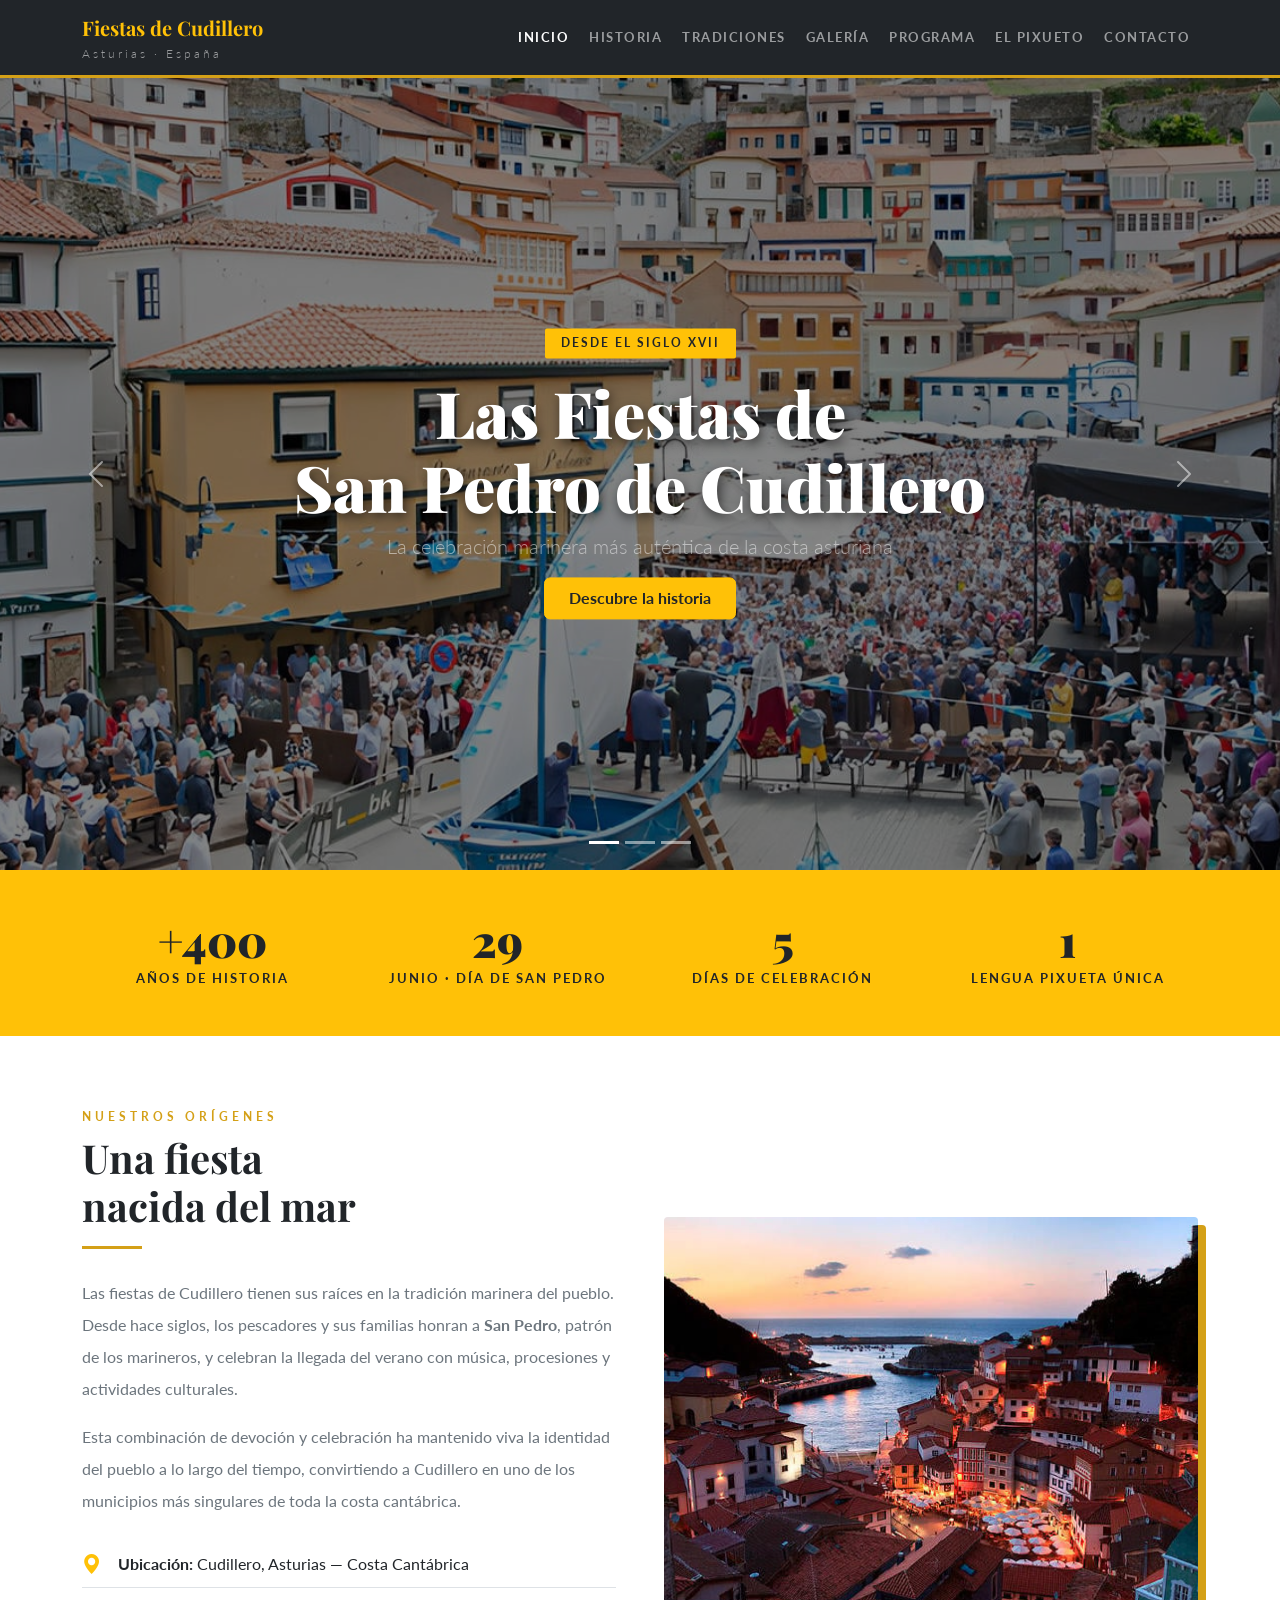
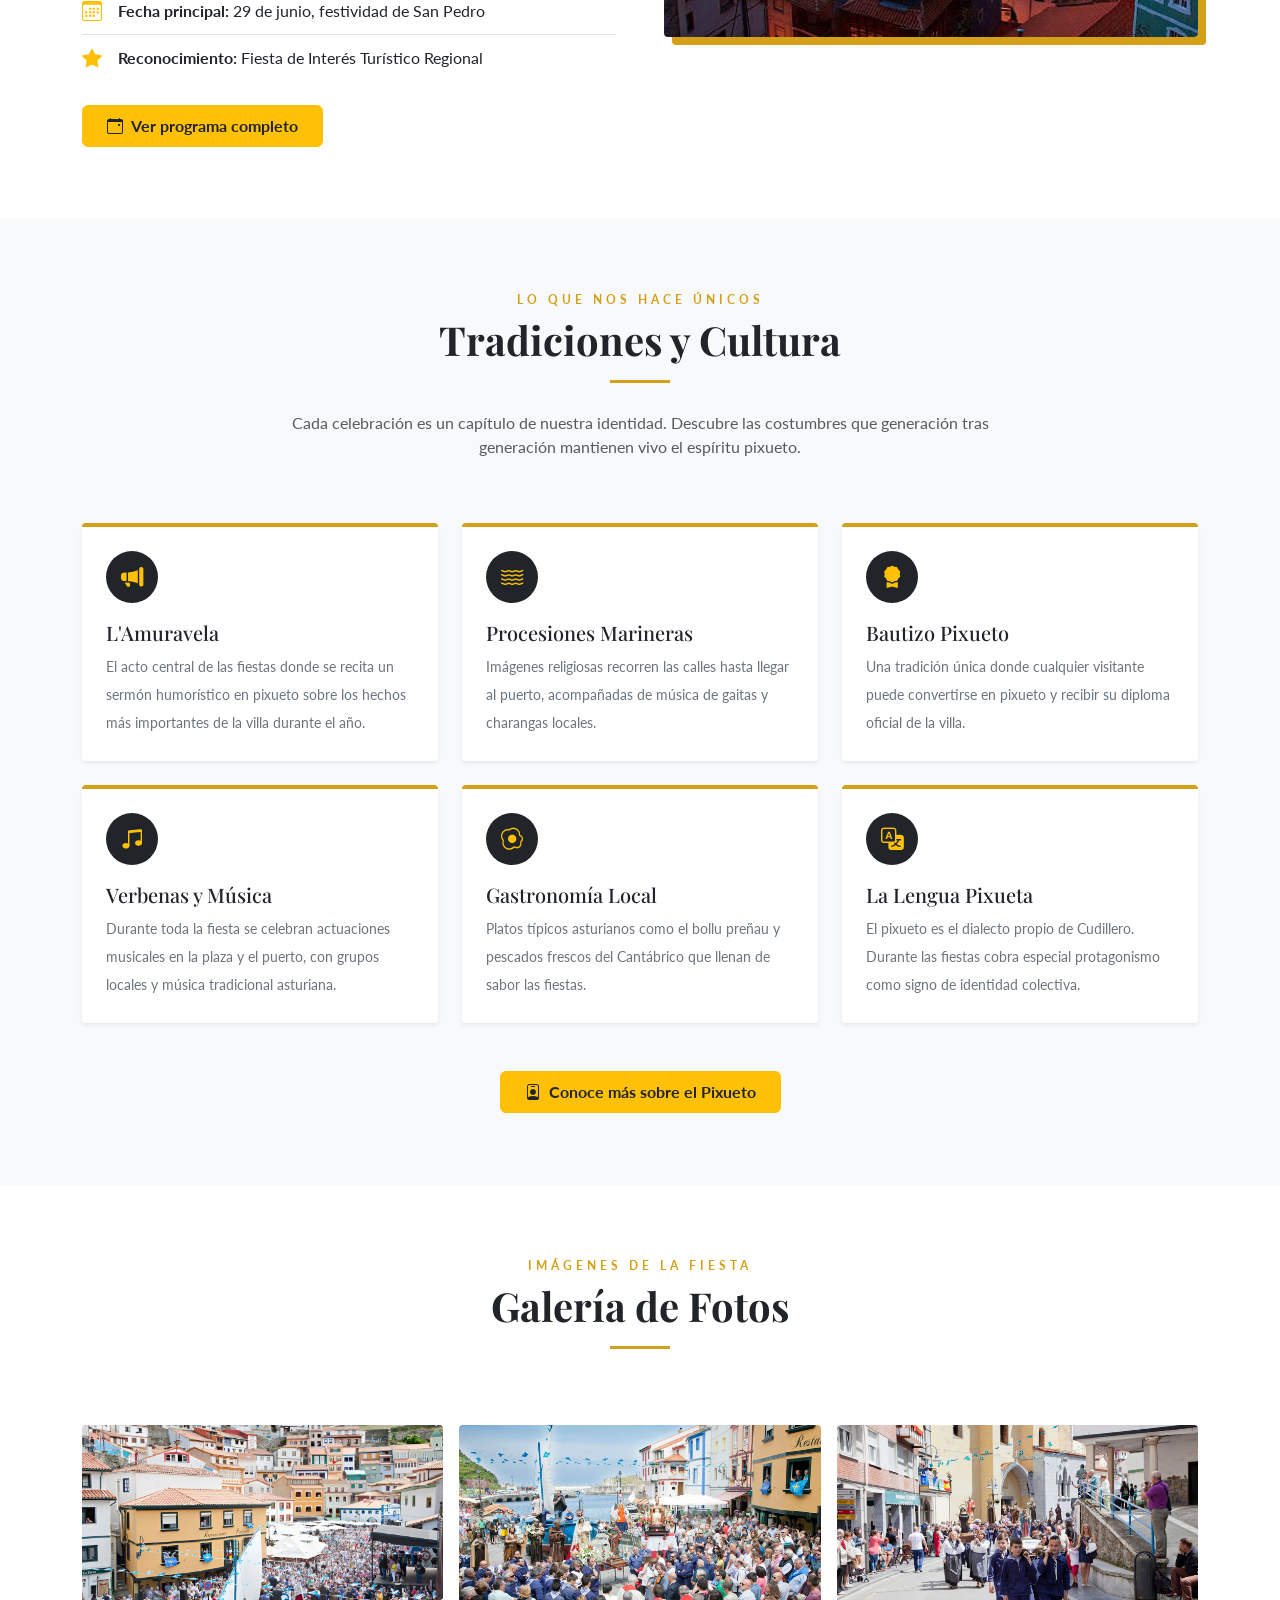
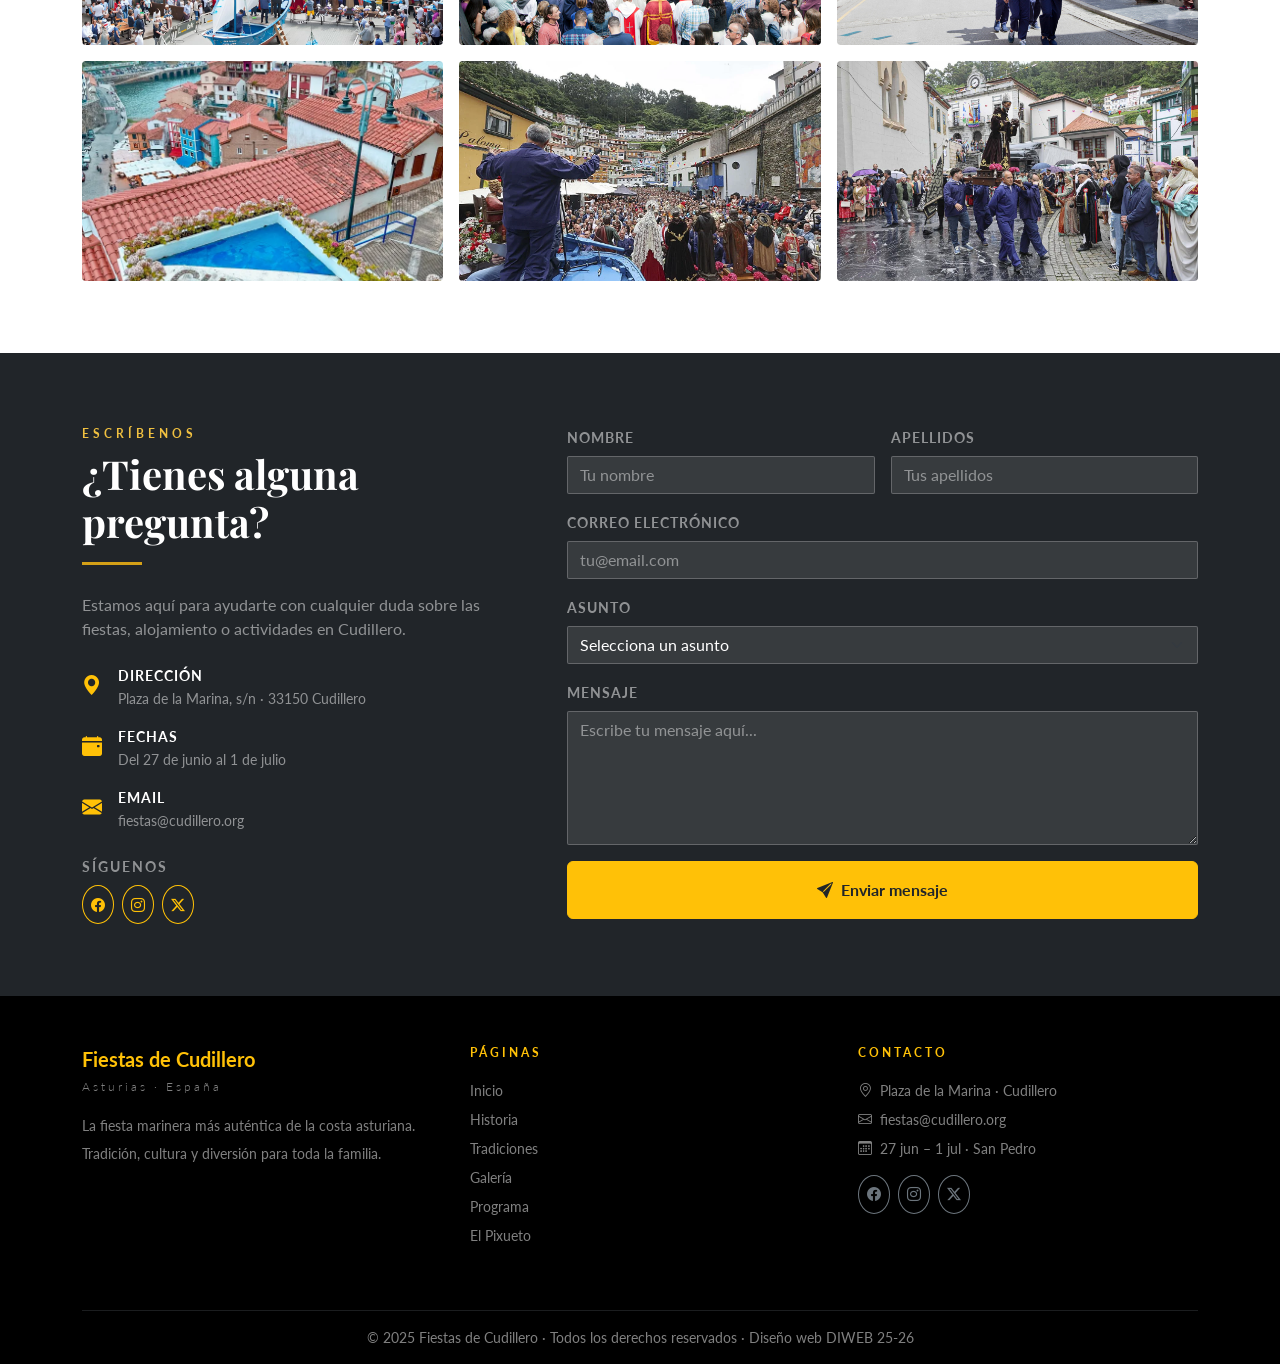
==== index.html @ 5f993ea0 "refactor: mejora del diseño manteniendo estructura Bootstrap" ====
<!DOCTYPE html>
<html lang="es">
<head>
    <meta charset="UTF-8">
    <meta name="viewport" content="width=device-width, initial-scale=1.0">
    <title>Fiestas de Cudillero · La Fiesta del Mar</title>

    <!-- Bootstrap 5 CSS -->
    <link href="https://cdn.jsdelivr.net/npm/bootstrap@5.3.3/dist/css/bootstrap.min.css" rel="stylesheet">
    <!-- Bootstrap Icons -->
    <link href="https://cdn.jsdelivr.net/npm/bootstrap-icons@1.11.3/font/bootstrap-icons.min.css" rel="stylesheet">
    <!-- Google Fonts -->
    <link href="https://fonts.googleapis.com/css2?family=Playfair+Display:wght@700;900&family=Lato:wght@300;400;700&display=swap" rel="stylesheet">
    <!-- CSS propio (solo lo que Bootstrap no puede) -->
    <link rel="stylesheet" href="css/estilos.css">
</head>

<body class="bg-light">

    <!-- =============================================
         NAVBAR
    ============================================= -->
    <nav class="navbar navbar-expand-lg navbar-dark bg-dark sticky-top">
        <div class="container">
            <a class="navbar-brand text-warning fw-bold" href="index.html">
                Fiestas de Cudillero
                <span class="navbar-brand-sub">Asturias · España</span>
            </a>
            <button class="navbar-toggler" type="button" data-bs-toggle="collapse"
                    data-bs-target="#navbarMain" aria-controls="navbarMain"
                    aria-expanded="false" aria-label="Abrir menú">
                <span class="navbar-toggler-icon"></span>
            </button>
            <div class="collapse navbar-collapse justify-content-end" id="navbarMain">
                <ul class="navbar-nav gap-1">
                    <li class="nav-item"><a class="nav-link active fw-bold" href="index.html">Inicio</a></li>
                    <li class="nav-item"><a class="nav-link fw-bold" href="#historia">Historia</a></li>
                    <li class="nav-item"><a class="nav-link fw-bold" href="#tradiciones">Tradiciones</a></li>
                    <li class="nav-item"><a class="nav-link fw-bold" href="#galeria">Galería</a></li>
                    <li class="nav-item"><a class="nav-link fw-bold" href="programa.html">Programa</a></li>
                    <li class="nav-item"><a class="nav-link fw-bold" href="pixueto.html">El Pixueto</a></li>
                    <li class="nav-item"><a class="nav-link fw-bold" href="#contacto">Contacto</a></li>
                </ul>
            </div>
        </div>
    </nav>


    <!-- =============================================
         CARRUSEL HERO
    ============================================= -->
    <div id="heroCarousel" class="carousel slide carousel-fade" data-bs-ride="carousel" data-bs-interval="5000">
        <div class="carousel-indicators">
            <button type="button" data-bs-target="#heroCarousel" data-bs-slide-to="0" class="active" aria-current="true" aria-label="Slide 1"></button>
            <button type="button" data-bs-target="#heroCarousel" data-bs-slide-to="1" aria-label="Slide 2"></button>
            <button type="button" data-bs-target="#heroCarousel" data-bs-slide-to="2" aria-label="Slide 3"></button>
        </div>
        <div class="carousel-inner">
            <div class="carousel-item active">
                <img src="imagenes_video/lamuravela.jpg" class="d-block w-100" alt="L'Amuravela de Cudillero">
                <div class="carousel-caption-custom text-center text-white">
                    <span class="badge-hero bg-warning text-dark">Desde el siglo XVII</span>
                    <h2 class="text-white">Las Fiestas de<br>San Pedro de Cudillero</h2>
                    <p class="text-white-50">La celebración marinera más auténtica de la costa asturiana</p>
                    <a href="#historia" class="btn btn-warning text-dark fw-bold px-4 py-2">Descubre la historia</a>
                </div>
            </div>
            <div class="carousel-item">
                <img src="imagenes_video/Fiesta_de_L_Amuravela_1.jpg" class="d-block w-100" alt="Fiesta L'Amuravela">
                <div class="carousel-caption-custom text-center text-white">
                    <span class="badge-hero bg-warning text-dark">Tradición única</span>
                    <h2 class="text-white">L'Amuravela</h2>
                    <p class="text-white-50">Un sermón humorístico en pixueto que narra los hechos del año</p>
                    <a href="#tradiciones" class="btn btn-warning text-dark fw-bold px-4 py-2">Ver tradiciones</a>
                </div>
            </div>
            <div class="carousel-item">
                <img src="imagenes_video/cudi.jpg" class="d-block w-100" alt="Puerto de Cudillero">
                <div class="carousel-caption-custom text-center text-white">
                    <span class="badge-hero bg-warning text-dark">29 Junio · San Pedro</span>
                    <h2 class="text-white">El Pueblo<br>más Bonito del Mar</h2>
                    <p class="text-white-50">Vive la fiesta en uno de los pueblos más pintorescos de España</p>
                    <a href="programa.html" class="btn btn-warning text-dark fw-bold px-4 py-2">Ver programa</a>
                </div>
            </div>
        </div>
        <button class="carousel-control-prev" type="button" data-bs-target="#heroCarousel" data-bs-slide="prev">
            <span class="carousel-control-prev-icon" aria-hidden="true"></span>
            <span class="visually-hidden">Anterior</span>
        </button>
        <button class="carousel-control-next" type="button" data-bs-target="#heroCarousel" data-bs-slide="next">
            <span class="carousel-control-next-icon" aria-hidden="true"></span>
            <span class="visually-hidden">Siguiente</span>
        </button>
    </div>


    <!-- =============================================
         BANNER ESTADÍSTICAS
    ============================================= -->
    <section class="bg-warning py-5">
        <div class="container">
            <div class="row g-4 text-center">
                <div class="col-6 col-md-3">
                    <div class="stat-numero text-dark">+400</div>
                    <div class="stat-texto text-dark">Años de historia</div>
                </div>
                <div class="col-6 col-md-3">
                    <div class="stat-numero text-dark">29</div>
                    <div class="stat-texto text-dark">Junio · Día de San Pedro</div>
                </div>
                <div class="col-6 col-md-3">
                    <div class="stat-numero text-dark">5</div>
                    <div class="stat-texto text-dark">Días de celebración</div>
                </div>
                <div class="col-6 col-md-3">
                    <div class="stat-numero text-dark">1</div>
                    <div class="stat-texto text-dark">Lengua pixueta única</div>
                </div>
            </div>
        </div>
    </section>


    <!-- =============================================
         SECCIÓN HISTORIA
    ============================================= -->
    <section id="historia" class="py-5 bg-white">
        <div class="container py-4">
            <div class="row align-items-center g-5">

                <!-- Texto -->
                <div class="col-12 col-lg-6">
                    <span class="section-label">Nuestros orígenes</span>
                    <h2 class="display-6 fw-bold text-dark">Una fiesta<br>nacida del mar</h2>
                    <div class="divider-gold"></div>
                    <p class="text-secondary lh-lg mb-3">
                        Las fiestas de Cudillero tienen sus raíces en la tradición marinera del pueblo. Desde hace siglos, los pescadores y sus familias honran a <strong>San Pedro</strong>, patrón de los marineros, y celebran la llegada del verano con música, procesiones y actividades culturales.
                    </p>
                    <p class="text-secondary lh-lg mb-4">
                        Esta combinación de devoción y celebración ha mantenido viva la identidad del pueblo a lo largo del tiempo, convirtiendo a Cudillero en uno de los municipios más singulares de toda la costa cantábrica.
                    </p>

                    <ul class="list-group list-group-flush mb-4">
                        <li class="list-group-item d-flex align-items-center gap-3 px-0">
                            <i class="bi bi-geo-alt-fill text-warning fs-5"></i>
                            <span><strong>Ubicación:</strong> Cudillero, Asturias — Costa Cantábrica</span>
                        </li>
                        <li class="list-group-item d-flex align-items-center gap-3 px-0">
                            <i class="bi bi-calendar3 text-warning fs-5"></i>
                            <span><strong>Fecha principal:</strong> 29 de junio, festividad de San Pedro</span>
                        </li>
                        <li class="list-group-item d-flex align-items-center gap-3 px-0">
                            <i class="bi bi-star-fill text-warning fs-5"></i>
                            <span><strong>Reconocimiento:</strong> Fiesta de Interés Turístico Regional</span>
                        </li>
                    </ul>

                    <a href="programa.html" class="btn btn-warning text-dark fw-bold px-4 py-2">
                        <i class="bi bi-calendar-event me-2"></i>Ver programa completo
                    </a>
                </div>

                <!-- Imagen -->
                <div class="col-12 col-lg-6">
                    <img src="imagenes_video/cudillero_san_pedro.jpg"
                         alt="Historia de las Fiestas de Cudillero"
                         class="historia-img">
                </div>

            </div>
        </div>
    </section>


    <!-- =============================================
         SECCIÓN TRADICIONES
    ============================================= -->
    <section id="tradiciones" class="py-5 bg-light">
        <div class="container py-4">

            <div class="row justify-content-center mb-5">
                <div class="col-12 col-md-8 text-center">
                    <span class="section-label">Lo que nos hace únicos</span>
                    <h2 class="display-6 fw-bold text-dark">Tradiciones y Cultura</h2>
                    <div class="divider-gold mx-auto"></div>
                    <p class="text-muted">Cada celebración es un capítulo de nuestra identidad. Descubre las costumbres que generación tras generación mantienen vivo el espíritu pixueto.</p>
                </div>
            </div>

            <div class="row g-4">

                <div class="col-12 col-sm-6 col-lg-4 d-flex">
                    <div class="card card-tradicion shadow-sm border-0 w-100">
                        <div class="card-body p-4">
                            <div class="card-icon bg-dark text-warning">
                                <i class="bi bi-megaphone-fill"></i>
                            </div>
                            <h5 class="card-title text-dark">L'Amuravela</h5>
                            <p class="card-text text-secondary small lh-lg">El acto central de las fiestas donde se recita un sermón humorístico en pixueto sobre los hechos más importantes de la villa durante el año.</p>
                        </div>
                    </div>
                </div>

                <div class="col-12 col-sm-6 col-lg-4 d-flex">
                    <div class="card card-tradicion shadow-sm border-0 w-100">
                        <div class="card-body p-4">
                            <div class="card-icon bg-dark text-warning">
                                <i class="bi bi-water"></i>
                            </div>
                            <h5 class="card-title text-dark">Procesiones Marineras</h5>
                            <p class="card-text text-secondary small lh-lg">Imágenes religiosas recorren las calles hasta llegar al puerto, acompañadas de música de gaitas y charangas locales.</p>
                        </div>
                    </div>
                </div>

                <div class="col-12 col-sm-6 col-lg-4 d-flex">
                    <div class="card card-tradicion shadow-sm border-0 w-100">
                        <div class="card-body p-4">
                            <div class="card-icon bg-dark text-warning">
                                <i class="bi bi-award-fill"></i>
                            </div>
                            <h5 class="card-title text-dark">Bautizo Pixueto</h5>
                            <p class="card-text text-secondary small lh-lg">Una tradición única donde cualquier visitante puede convertirse en pixueto y recibir su diploma oficial de la villa.</p>
                        </div>
                    </div>
                </div>

                <div class="col-12 col-sm-6 col-lg-4 d-flex">
                    <div class="card card-tradicion shadow-sm border-0 w-100">
                        <div class="card-body p-4">
                            <div class="card-icon bg-dark text-warning">
                                <i class="bi bi-music-note-beamed"></i>
                            </div>
                            <h5 class="card-title text-dark">Verbenas y Música</h5>
                            <p class="card-text text-secondary small lh-lg">Durante toda la fiesta se celebran actuaciones musicales en la plaza y el puerto, con grupos locales y música tradicional asturiana.</p>
                        </div>
                    </div>
                </div>

                <div class="col-12 col-sm-6 col-lg-4 d-flex">
                    <div class="card card-tradicion shadow-sm border-0 w-100">
                        <div class="card-body p-4">
                            <div class="card-icon bg-dark text-warning">
                                <i class="bi bi-egg-fried"></i>
                            </div>
                            <h5 class="card-title text-dark">Gastronomía Local</h5>
                            <p class="card-text text-secondary small lh-lg">Platos típicos asturianos como el bollu preñau y pescados frescos del Cantábrico que llenan de sabor las fiestas.</p>
                        </div>
                    </div>
                </div>

                <div class="col-12 col-sm-6 col-lg-4 d-flex">
                    <div class="card card-tradicion shadow-sm border-0 w-100">
                        <div class="card-body p-4">
                            <div class="card-icon bg-dark text-warning">
                                <i class="bi bi-translate"></i>
                            </div>
                            <h5 class="card-title text-dark">La Lengua Pixueta</h5>
                            <p class="card-text text-secondary small lh-lg">El pixueto es el dialecto propio de Cudillero. Durante las fiestas cobra especial protagonismo como signo de identidad colectiva.</p>
                        </div>
                    </div>
                </div>

            </div>

            <div class="row mt-5">
                <div class="col-12 text-center">
                    <a href="pixueto.html" class="btn btn-warning text-dark fw-bold px-4 py-2">
                        <i class="bi bi-person-badge me-2"></i>Conoce más sobre el Pixueto
                    </a>
                </div>
            </div>

        </div>
    </section>


    <!-- =============================================
         SECCIÓN GALERÍA
    ============================================= -->
    <section id="galeria" class="py-5 bg-white">
        <div class="container py-4">

            <div class="row mb-5">
                <div class="col-12 text-center">
                    <span class="section-label">Imágenes de la fiesta</span>
                    <h2 class="display-6 fw-bold text-dark">Galería de Fotos</h2>
                    <div class="divider-gold mx-auto"></div>
                </div>
            </div>

            <div class="row g-3">
                <div class="col-6 col-md-4">
                    <div class="gallery-item">
                        <img src="imagenes_video/lamuravela.jpg" alt="L'Amuravela de Cudillero" loading="lazy">
                        <div class="gallery-overlay"><i class="bi bi-zoom-in text-white fs-3"></i></div>
                    </div>
                </div>
                <div class="col-6 col-md-4">
                    <div class="gallery-item">
                        <img src="imagenes_video/Fiesta_de_L_Amuravela_1.jpg" alt="Fiesta de L'Amuravela" loading="lazy">
                        <div class="gallery-overlay"><i class="bi bi-zoom-in text-white fs-3"></i></div>
                    </div>
                </div>
                <div class="col-6 col-md-4">
                    <div class="gallery-item">
                        <img src="imagenes_video/Fiesta_de_L_Amuravela.jpg" alt="Celebración en Cudillero" loading="lazy">
                        <div class="gallery-overlay"><i class="bi bi-zoom-in text-white fs-3"></i></div>
                    </div>
                </div>
                <div class="col-6 col-md-4">
                    <div class="gallery-item">
                        <img src="imagenes_video/cudi.jpg" alt="Pueblo de Cudillero" loading="lazy">
                        <div class="gallery-overlay"><i class="bi bi-zoom-in text-white fs-3"></i></div>
                    </div>
                </div>
                <div class="col-6 col-md-4">
                    <div class="gallery-item">
                        <img src="imagenes_video/imgSanpedro.jpg" alt="San Pedro Cudillero" loading="lazy">
                        <div class="gallery-overlay"><i class="bi bi-zoom-in text-white fs-3"></i></div>
                    </div>
                </div>
                <div class="col-6 col-md-4">
                    <div class="gallery-item">
                        <img src="imagenes_video/amuravela-cudillero-2024 (24).jpg" alt="Amuravela 2024" loading="lazy">
                        <div class="gallery-overlay"><i class="bi bi-zoom-in text-white fs-3"></i></div>
                    </div>
                </div>
            </div>

        </div>
    </section>


    <!-- =============================================
         SECCIÓN CONTACTO
    ============================================= -->
    <section id="contacto" class="py-5 bg-dark text-white">
        <div class="container py-4">
            <div class="row g-5">

                <!-- Info -->
                <div class="col-12 col-lg-5">
                    <span class="section-label" style="color:var(--dorado-claro)">Escríbenos</span>
                    <h2 class="display-6 fw-bold text-white">¿Tienes alguna<br>pregunta?</h2>
                    <div class="divider-gold"></div>
                    <p class="text-white-50 mb-4">Estamos aquí para ayudarte con cualquier duda sobre las fiestas, alojamiento o actividades en Cudillero.</p>

                    <ul class="list-unstyled">
                        <li class="d-flex align-items-start gap-3 mb-3">
                            <i class="bi bi-geo-alt-fill text-warning fs-5 mt-1"></i>
                            <div>
                                <strong class="d-block text-white small text-uppercase" style="letter-spacing:1px;">Dirección</strong>
                                <span class="text-white-50 small">Plaza de la Marina, s/n · 33150 Cudillero</span>
                            </div>
                        </li>
                        <li class="d-flex align-items-start gap-3 mb-3">
                            <i class="bi bi-calendar-event-fill text-warning fs-5 mt-1"></i>
                            <div>
                                <strong class="d-block text-white small text-uppercase" style="letter-spacing:1px;">Fechas</strong>
                                <span class="text-white-50 small">Del 27 de junio al 1 de julio</span>
                            </div>
                        </li>
                        <li class="d-flex align-items-start gap-3 mb-3">
                            <i class="bi bi-envelope-fill text-warning fs-5 mt-1"></i>
                            <div>
                                <strong class="d-block text-white small text-uppercase" style="letter-spacing:1px;">Email</strong>
                                <span class="text-white-50 small">fiestas@cudillero.org</span>
                            </div>
                        </li>
                    </ul>

                    <p class="text-white-50 small text-uppercase fw-bold mt-4 mb-2" style="letter-spacing:2px;">Síguenos</p>
                    <div class="d-flex gap-2">
                        <a href="https://www.facebook.com/groups/465960120579283/?locale=es_ES" class="btn btn-outline-warning btn-sm rounded-circle p-2" target="_blank" aria-label="Facebook"><i class="bi bi-facebook"></i></a>
                        <a href="https://www.instagram.com/explore/locations/706794131/cudillero-asturias/" class="btn btn-outline-warning btn-sm rounded-circle p-2" target="_blank" aria-label="Instagram"><i class="bi bi-instagram"></i></a>
                        <a href="https://x.com/LosPueblosmbe/status/1934672974889492660" class="btn btn-outline-warning btn-sm rounded-circle p-2" target="_blank" aria-label="Twitter/X"><i class="bi bi-twitter-x"></i></a>
                    </div>
                </div>

                <!-- Formulario -->
                <div class="col-12 col-lg-7">
                    <form class="form-contacto" action="#" method="post" novalidate>
                        <div class="row g-3">
                            <div class="col-12 col-sm-6">
                                <label for="nombre" class="form-label text-white-50 small text-uppercase fw-bold" style="letter-spacing:1px;">Nombre</label>
                                <input type="text" class="form-control" id="nombre" name="nombre" placeholder="Tu nombre" required>
                            </div>
                            <div class="col-12 col-sm-6">
                                <label for="apellidos" class="form-label text-white-50 small text-uppercase fw-bold" style="letter-spacing:1px;">Apellidos</label>
                                <input type="text" class="form-control" id="apellidos" name="apellidos" placeholder="Tus apellidos">
                            </div>
                            <div class="col-12">
                                <label for="email" class="form-label text-white-50 small text-uppercase fw-bold" style="letter-spacing:1px;">Correo electrónico</label>
                                <input type="email" class="form-control" id="email" name="email" placeholder="tu@email.com" required>
                            </div>
                            <div class="col-12">
                                <label for="asunto" class="form-label text-white-50 small text-uppercase fw-bold" style="letter-spacing:1px;">Asunto</label>
                                <select class="form-select form-control" id="asunto" name="asunto">
                                    <option value="" disabled selected>Selecciona un asunto</option>
                                    <option>Información sobre las fiestas</option>
                                    <option>Alojamiento y transporte</option>
                                    <option>Programa de actividades</option>
                                    <option>Bautizo Pixueto</option>
                                    <option>Otros</option>
                                </select>
                            </div>
                            <div class="col-12">
                                <label for="mensaje" class="form-label text-white-50 small text-uppercase fw-bold" style="letter-spacing:1px;">Mensaje</label>
                                <textarea class="form-control" id="mensaje" name="mensaje" rows="5" placeholder="Escribe tu mensaje aquí..." required></textarea>
                            </div>
                            <div class="col-12">
                                <button type="submit" class="btn btn-warning text-dark fw-bold w-100 py-3">
                                    <i class="bi bi-send-fill me-2"></i>Enviar mensaje
                                </button>
                            </div>
                        </div>
                    </form>
                </div>

            </div>
        </div>
    </section>


    <!-- =============================================
         FOOTER
    ============================================= -->
    <footer class="bg-black text-white pt-5 pb-3">
        <div class="container">
            <div class="row g-5">

                <div class="col-12 col-md-4">
                    <p class="fs-5 fw-bold text-warning mb-1">Fiestas de Cudillero</p>
                    <span class="footer-logo-sub text-white-50">Asturias · España</span>
                    <p class="text-white-50 small lh-lg mt-3">La fiesta marinera más auténtica de la costa asturiana. Tradición, cultura y diversión para toda la familia.</p>
                </div>

                <div class="col-6 col-md-4">
                    <p class="footer-title text-warning">Páginas</p>
                    <ul class="list-unstyled">
                        <li><a href="index.html" class="text-white-50 text-decoration-none small d-block mb-2">Inicio</a></li>
                        <li><a href="#historia" class="text-white-50 text-decoration-none small d-block mb-2">Historia</a></li>
                        <li><a href="#tradiciones" class="text-white-50 text-decoration-none small d-block mb-2">Tradiciones</a></li>
                        <li><a href="#galeria" class="text-white-50 text-decoration-none small d-block mb-2">Galería</a></li>
                        <li><a href="programa.html" class="text-white-50 text-decoration-none small d-block mb-2">Programa</a></li>
                        <li><a href="pixueto.html" class="text-white-50 text-decoration-none small d-block mb-2">El Pixueto</a></li>
                    </ul>
                </div>

                <div class="col-6 col-md-4">
                    <p class="footer-title text-warning">Contacto</p>
                    <ul class="list-unstyled">
                        <li class="text-white-50 small mb-2"><i class="bi bi-geo-alt me-2"></i>Plaza de la Marina · Cudillero</li>
                        <li class="text-white-50 small mb-2"><i class="bi bi-envelope me-2"></i>fiestas@cudillero.org</li>
                        <li class="text-white-50 small mb-2"><i class="bi bi-calendar3 me-2"></i>27 jun – 1 jul · San Pedro</li>
                    </ul>
                    <div class="d-flex gap-2 mt-3">
                        <a href="https://www.facebook.com/groups/465960120579283/?locale=es_ES" class="btn btn-outline-secondary btn-sm rounded-circle p-2" target="_blank" aria-label="Facebook"><i class="bi bi-facebook"></i></a>
                        <a href="https://www.instagram.com/explore/locations/706794131/cudillero-asturias/" class="btn btn-outline-secondary btn-sm rounded-circle p-2" target="_blank" aria-label="Instagram"><i class="bi bi-instagram"></i></a>
                        <a href="https://x.com/LosPueblosmbe/status/1934672974889492660" class="btn btn-outline-secondary btn-sm rounded-circle p-2" target="_blank" aria-label="Twitter/X"><i class="bi bi-twitter-x"></i></a>
                    </div>
                </div>

            </div>

            <hr class="border-secondary mt-5">
            <p class="text-center text-white-50 small mb-0">
                © 2025 Fiestas de Cudillero · Todos los derechos reservados · Diseño web DIWEB 25-26
            </p>
        </div>
    </footer>


    <!-- Bootstrap 5 JS -->
    <script src="https://cdn.jsdelivr.net/npm/bootstrap@5.3.3/dist/js/bootstrap.bundle.min.js"></script>
</body>
</html>
---- css/estilos.css ----
/* =============================================
   VARIABLES
============================================= */
:root {
    --azul-marino:  #0d2b4e;
    --azul-medio:   #1a5276;
    --dorado:       #d4a017;
    --dorado-claro: #f0c040;
}

/* =============================================
   TIPOGRAFÍA
============================================= */
body {
    font-family: 'Lato', sans-serif;
}

h1, h2, h3, h4, h5, .navbar-brand {
    font-family: 'Playfair Display', serif;
}

/* =============================================
   NAVBAR
============================================= */
.navbar {
    border-bottom: 3px solid var(--dorado);
}

.navbar-brand-sub {
    display: block;
    font-family: 'Lato', sans-serif;
    font-size: 0.72rem;
    letter-spacing: 3px;
    font-weight: 300;
    color: rgba(255,255,255,0.55);
    margin-top: 2px;
}

.nav-link {
    font-size: 0.82rem;
    letter-spacing: 1.5px;
    text-transform: uppercase;
}

/* =============================================
   SECCIÓN — ETIQUETA DECORATIVA
============================================= */
.section-label {
    font-family: 'Lato', sans-serif;
    font-size: 0.72rem;
    letter-spacing: 4px;
    text-transform: uppercase;
    color: var(--dorado);
    font-weight: 700;
    display: block;
    margin-bottom: 8px;
}

.divider-gold {
    height: 3px;
    width: 60px;
    background-color: var(--dorado);
    margin: 16px 0 28px;
}

.divider-gold.mx-auto {
    margin-left: auto;
    margin-right: auto;
}

/* =============================================
   CARRUSEL HERO
============================================= */
#heroCarousel .carousel-item {
    height: 88vh;
    min-height: 420px;
}

#heroCarousel .carousel-item img {
    height: 100%;
    object-fit: cover;
    filter: brightness(0.52);
}

.carousel-caption-custom {
    position: absolute;
    top: 50%;
    left: 50%;
    transform: translate(-50%, -50%);
    width: 90%;
    max-width: 800px;
}

.carousel-caption-custom h2 {
    font-family: 'Playfair Display', serif;
    font-size: clamp(2rem, 6vw, 4rem);
    font-weight: 900;
    text-shadow: 2px 4px 12px rgba(0,0,0,0.6);
    line-height: 1.15;
}

.carousel-caption-custom p {
    font-size: clamp(0.95rem, 2.5vw, 1.25rem);
    font-weight: 300;
}

.badge-hero {
    font-size: 0.75rem;
    letter-spacing: 2px;
    text-transform: uppercase;
    padding: 6px 16px;
    border-radius: 2px;
    font-weight: 700;
    font-family: 'Lato', sans-serif;
    display: inline-block;
    margin-bottom: 18px;
}

/* =============================================
   BANNER ESTADÍSTICAS
============================================= */
.stat-numero {
    font-family: 'Playfair Display', serif;
    font-size: 2.8rem;
    font-weight: 900;
    line-height: 1;
}

.stat-texto {
    font-size: 0.8rem;
    letter-spacing: 2px;
    text-transform: uppercase;
    font-weight: 700;
    margin-top: 6px;
}

/* =============================================
   HISTORIA
============================================= */
.historia-img {
    border-radius: 4px;
    box-shadow: 8px 8px 0px var(--dorado);
    width: 100%;
    object-fit: cover;
    height: 420px;
}

/* =============================================
   TARJETAS TRADICIONES
============================================= */
.card-tradicion {
    border-top: 4px solid var(--dorado) !important;
    border-radius: 4px;
    transition: transform 0.3s, box-shadow 0.3s;
    height: 100%;
}

.card-tradicion:hover {
    transform: translateY(-6px);
}

.card-icon {
    width: 52px;
    height: 52px;
    border-radius: 50%;
    display: flex;
    align-items: center;
    justify-content: center;
    font-size: 1.4rem;
    margin-bottom: 18px;
}

/* =============================================
   GALERÍA
============================================= */
.gallery-item {
    overflow: hidden;
    border-radius: 4px;
    position: relative;
    cursor: pointer;
}

.gallery-item img {
    width: 100%;
    height: 220px;
    object-fit: cover;
    transition: transform 0.4s ease;
    display: block;
}

.gallery-item:hover img {
    transform: scale(1.06);
}

.gallery-overlay {
    position: absolute;
    inset: 0;
    background: rgba(13, 43, 78, 0.55);
    opacity: 0;
    transition: opacity 0.3s;
    display: flex;
    align-items: center;
    justify-content: center;
}

.gallery-item:hover .gallery-overlay {
    opacity: 1;
}

/* =============================================
   CONTACTO — inputs sobre fondo oscuro
============================================= */
.form-contacto .form-control,
.form-contacto .form-select {
    background-color: rgba(255,255,255,0.1);
    border: 1px solid rgba(255,255,255,0.3);
    color: white;
    border-radius: 2px;
}

.form-contacto .form-control::placeholder {
    color: rgba(255,255,255,0.45);
}

.form-contacto .form-control:focus,
.form-contacto .form-select:focus {
    background-color: rgba(255,255,255,0.18);
    border-color: var(--dorado);
    box-shadow: 0 0 0 3px rgba(212,160,23,0.25);
    color: white;
}

.form-contacto .form-select option {
    color: #222;
    background: white;
}

/* =============================================
   FOOTER
============================================= */
.footer-logo-sub {
    display: block;
    font-family: 'Lato', sans-serif;
    font-size: 0.72rem;
    letter-spacing: 3px;
    font-weight: 300;
    margin-top: 2px;
}

.footer-title {
    font-family: 'Lato', sans-serif;
    font-size: 0.72rem;
    letter-spacing: 3px;
    text-transform: uppercase;
    font-weight: 700;
    margin-bottom: 18px;
}

.footer-social a {
    display: inline-flex;
    align-items: center;
    justify-content: center;
    width: 38px;
    height: 38px;
    border-radius: 50%;
    font-size: 1rem;
    transition: 0.3s;
}

/* =============================================
   RESPONSIVE — solo ajustes que Bootstrap no cubre
============================================= */
@media (max-width: 575px) {
    #heroCarousel .carousel-item { height: 75vh; }
    .historia-img { height: 260px; box-shadow: 4px 4px 0 var(--dorado); }
    .gallery-item img { height: 160px; }
}

@media (min-width: 576px) and (max-width: 991px) {
    #heroCarousel .carousel-item { height: 80vh; }
    .historia-img { height: 320px; }
}
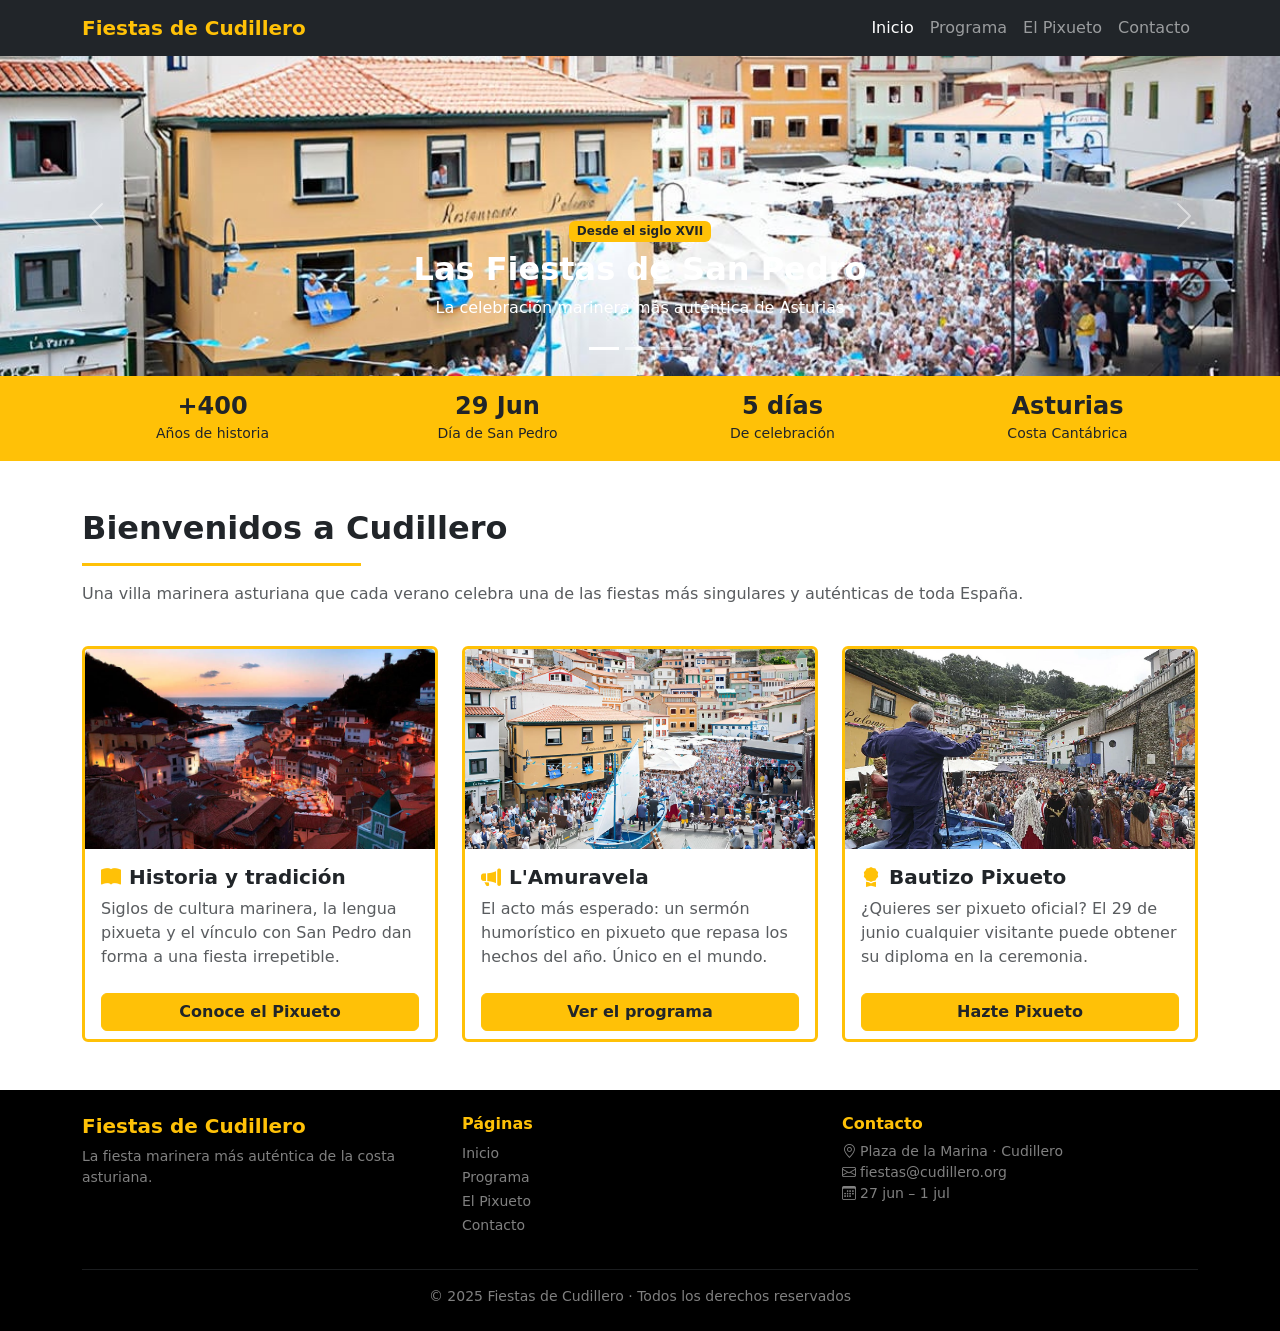
==== commit c533dff7: "feat: css e index definitivo (ya sin el apartado de contacto)" ====
--- a/index.html
+++ b/index.html
@@ -1,479 +1,192 @@
-<!DOCTYPE html>
+<!doctype html>
 <html lang="es">
-<head>
-    <meta charset="UTF-8">
-    <meta name="viewport" content="width=device-width, initial-scale=1.0">
-    <title>Fiestas de Cudillero · La Fiesta del Mar</title>
+  <head>
+    <meta charset="utf-8">
+    <meta name="viewport" content="width=device-width, initial-scale=1">
+    <title>Fiestas de Cudillero</title>
+    <link href="https://cdn.jsdelivr.net/npm/bootstrap@5.3.3/dist/css/bootstrap.min.css" rel="stylesheet">
+    <link href="https://cdn.jsdelivr.net/npm/bootstrap-icons@1.11.3/font/bootstrap-icons.min.css" rel="stylesheet">
+    <link rel="stylesheet" href="css/estilos.css">
+  </head>
+  <body>
 
-    <!-- Bootstrap 5 CSS -->
-    <link href="https://cdn.jsdelivr.net/npm/bootstrap@5.3.3/dist/css/bootstrap.min.css" rel="stylesheet">
-    <!-- Bootstrap Icons -->
-    <link href="https://cdn.jsdelivr.net/npm/bootstrap-icons@1.11.3/font/bootstrap-icons.min.css" rel="stylesheet">
-    <!-- Google Fonts -->
-    <link href="https://fonts.googleapis.com/css2?family=Playfair+Display:wght@700;900&family=Lato:wght@300;400;700&display=swap" rel="stylesheet">
-    <!-- CSS propio (solo lo que Bootstrap no puede) -->
-    <link rel="stylesheet" href="css/estilos.css">
-</head>
-
-<body class="bg-light">
-
-    <!-- =============================================
-         NAVBAR
-    ============================================= -->
-    <nav class="navbar navbar-expand-lg navbar-dark bg-dark sticky-top">
-        <div class="container">
-            <a class="navbar-brand text-warning fw-bold" href="index.html">
-                Fiestas de Cudillero
-                <span class="navbar-brand-sub">Asturias · España</span>
-            </a>
-            <button class="navbar-toggler" type="button" data-bs-toggle="collapse"
-                    data-bs-target="#navbarMain" aria-controls="navbarMain"
-                    aria-expanded="false" aria-label="Abrir menú">
-                <span class="navbar-toggler-icon"></span>
-            </button>
-            <div class="collapse navbar-collapse justify-content-end" id="navbarMain">
-                <ul class="navbar-nav gap-1">
-                    <li class="nav-item"><a class="nav-link active fw-bold" href="index.html">Inicio</a></li>
-                    <li class="nav-item"><a class="nav-link fw-bold" href="#historia">Historia</a></li>
-                    <li class="nav-item"><a class="nav-link fw-bold" href="#tradiciones">Tradiciones</a></li>
-                    <li class="nav-item"><a class="nav-link fw-bold" href="#galeria">Galería</a></li>
-                    <li class="nav-item"><a class="nav-link fw-bold" href="programa.html">Programa</a></li>
-                    <li class="nav-item"><a class="nav-link fw-bold" href="pixueto.html">El Pixueto</a></li>
-                    <li class="nav-item"><a class="nav-link fw-bold" href="#contacto">Contacto</a></li>
-                </ul>
-            </div>
+    <!-- NAVBAR -->
+    <nav class="navbar navbar-expand-lg navbar-dark bg-dark">
+      <div class="container">
+        <a class="navbar-brand fw-bold text-warning" href="index.html">Fiestas de Cudillero</a>
+        <button class="navbar-toggler" type="button" data-bs-toggle="collapse" data-bs-target="#menu" aria-controls="menu" aria-expanded="false" aria-label="Abrir menú">
+          <span class="navbar-toggler-icon"></span>
+        </button>
+        <div class="collapse navbar-collapse" id="menu">
+          <ul class="navbar-nav ms-auto">
+            <li class="nav-item"><a class="nav-link active" href="index.html">Inicio</a></li>
+            <li class="nav-item"><a class="nav-link" href="programa.html">Programa</a></li>
+            <li class="nav-item"><a class="nav-link" href="pixueto.html">El Pixueto</a></li>
+            <li class="nav-item"><a class="nav-link" href="contacto.html">Contacto</a></li>
+          </ul>
         </div>
+      </div>
     </nav>
 
 
-    <!-- =============================================
-         CARRUSEL HERO
-    ============================================= -->
-    <div id="heroCarousel" class="carousel slide carousel-fade" data-bs-ride="carousel" data-bs-interval="5000">
-        <div class="carousel-indicators">
-            <button type="button" data-bs-target="#heroCarousel" data-bs-slide-to="0" class="active" aria-current="true" aria-label="Slide 1"></button>
-            <button type="button" data-bs-target="#heroCarousel" data-bs-slide-to="1" aria-label="Slide 2"></button>
-            <button type="button" data-bs-target="#heroCarousel" data-bs-slide-to="2" aria-label="Slide 3"></button>
+    <!-- CARRUSEL -->
+    <div id="carrusel" class="carousel slide" data-bs-ride="carousel">
+      <div class="carousel-indicators">
+        <button type="button" data-bs-target="#carrusel" data-bs-slide-to="0" class="active" aria-label="Slide 1"></button>
+        <button type="button" data-bs-target="#carrusel" data-bs-slide-to="1" aria-label="Slide 2"></button>
+        <button type="button" data-bs-target="#carrusel" data-bs-slide-to="2" aria-label="Slide 3"></button>
+      </div>
+      <div class="carousel-inner">
+        <div class="carousel-item active">
+          <img src="imagenes_video/lamuravela.jpg" class="d-block w-100" alt="L'Amuravela">
+          <div class="carousel-caption d-none d-md-block">
+            <span class="badge bg-warning text-dark mb-2">Desde el siglo XVII</span>
+            <h2 class="fw-bold">Las Fiestas de San Pedro</h2>
+            <p>La celebración marinera más auténtica de Asturias</p>
+          </div>
         </div>
-        <div class="carousel-inner">
-            <div class="carousel-item active">
-                <img src="imagenes_video/lamuravela.jpg" class="d-block w-100" alt="L'Amuravela de Cudillero">
-                <div class="carousel-caption-custom text-center text-white">
-                    <span class="badge-hero bg-warning text-dark">Desde el siglo XVII</span>
-                    <h2 class="text-white">Las Fiestas de<br>San Pedro de Cudillero</h2>
-                    <p class="text-white-50">La celebración marinera más auténtica de la costa asturiana</p>
-                    <a href="#historia" class="btn btn-warning text-dark fw-bold px-4 py-2">Descubre la historia</a>
-                </div>
-            </div>
-            <div class="carousel-item">
-                <img src="imagenes_video/Fiesta_de_L_Amuravela_1.jpg" class="d-block w-100" alt="Fiesta L'Amuravela">
-                <div class="carousel-caption-custom text-center text-white">
-                    <span class="badge-hero bg-warning text-dark">Tradición única</span>
-                    <h2 class="text-white">L'Amuravela</h2>
-                    <p class="text-white-50">Un sermón humorístico en pixueto que narra los hechos del año</p>
-                    <a href="#tradiciones" class="btn btn-warning text-dark fw-bold px-4 py-2">Ver tradiciones</a>
-                </div>
-            </div>
-            <div class="carousel-item">
-                <img src="imagenes_video/cudi.jpg" class="d-block w-100" alt="Puerto de Cudillero">
-                <div class="carousel-caption-custom text-center text-white">
-                    <span class="badge-hero bg-warning text-dark">29 Junio · San Pedro</span>
-                    <h2 class="text-white">El Pueblo<br>más Bonito del Mar</h2>
-                    <p class="text-white-50">Vive la fiesta en uno de los pueblos más pintorescos de España</p>
-                    <a href="programa.html" class="btn btn-warning text-dark fw-bold px-4 py-2">Ver programa</a>
-                </div>
-            </div>
+        <div class="carousel-item">
+          <img src="imagenes_video/Fiesta_de_L_Amuravela_1.jpg" class="d-block w-100" alt="L'Amuravela">
+          <div class="carousel-caption d-none d-md-block">
+            <span class="badge bg-warning text-dark mb-2">Tradición única</span>
+            <h2 class="fw-bold">L'Amuravela</h2>
+            <p>Un sermón humorístico único en el mundo, en lengua pixueta</p>
+          </div>
         </div>
-        <button class="carousel-control-prev" type="button" data-bs-target="#heroCarousel" data-bs-slide="prev">
-            <span class="carousel-control-prev-icon" aria-hidden="true"></span>
-            <span class="visually-hidden">Anterior</span>
-        </button>
-        <button class="carousel-control-next" type="button" data-bs-target="#heroCarousel" data-bs-slide="next">
-            <span class="carousel-control-next-icon" aria-hidden="true"></span>
-            <span class="visually-hidden">Siguiente</span>
-        </button>
+        <div class="carousel-item">
+          <img src="imagenes_video/cudi.jpg" class="d-block w-100" alt="Cudillero">
+          <div class="carousel-caption d-none d-md-block">
+            <span class="badge bg-warning text-dark mb-2">29 Junio · San Pedro</span>
+            <h2 class="fw-bold">Cudillero te espera</h2>
+            <p>Del 27 de junio al 1 de julio</p>
+          </div>
+        </div>
+      </div>
+      <button class="carousel-control-prev" type="button" data-bs-target="#carrusel" data-bs-slide="prev">
+        <span class="carousel-control-prev-icon"></span>
+        <span class="visually-hidden">Anterior</span>
+      </button>
+      <button class="carousel-control-next" type="button" data-bs-target="#carrusel" data-bs-slide="next">
+        <span class="carousel-control-next-icon"></span>
+        <span class="visually-hidden">Siguiente</span>
+      </button>
     </div>
 
 
-    <!-- =============================================
-         BANNER ESTADÍSTICAS
-    ============================================= -->
-    <section class="bg-warning py-5">
-        <div class="container">
-            <div class="row g-4 text-center">
-                <div class="col-6 col-md-3">
-                    <div class="stat-numero text-dark">+400</div>
-                    <div class="stat-texto text-dark">Años de historia</div>
-                </div>
-                <div class="col-6 col-md-3">
-                    <div class="stat-numero text-dark">29</div>
-                    <div class="stat-texto text-dark">Junio · Día de San Pedro</div>
-                </div>
-                <div class="col-6 col-md-3">
-                    <div class="stat-numero text-dark">5</div>
-                    <div class="stat-texto text-dark">Días de celebración</div>
-                </div>
-                <div class="col-6 col-md-3">
-                    <div class="stat-numero text-dark">1</div>
-                    <div class="stat-texto text-dark">Lengua pixueta única</div>
-                </div>
+    <!-- FRANJA DE DATOS -->
+    <div class="bg-warning py-3">
+      <div class="container">
+        <div class="row text-center">
+          <div class="col-6 col-md-3">
+            <h4 class="fw-bold text-dark mb-0">+400</h4>
+            <small class="text-dark">Años de historia</small>
+          </div>
+          <div class="col-6 col-md-3">
+            <h4 class="fw-bold text-dark mb-0">29 Jun</h4>
+            <small class="text-dark">Día de San Pedro</small>
+          </div>
+          <div class="col-6 col-md-3 mt-2 mt-md-0">
+            <h4 class="fw-bold text-dark mb-0">5 días</h4>
+            <small class="text-dark">De celebración</small>
+          </div>
+          <div class="col-6 col-md-3 mt-2 mt-md-0">
+            <h4 class="fw-bold text-dark mb-0">Asturias</h4>
+            <small class="text-dark">Costa Cantábrica</small>
+          </div>
+        </div>
+      </div>
+    </div>
+
+
+    <!-- TRES TARJETAS -->
+    <section class="py-5">
+      <div class="container">
+
+        <div class="row mb-4">
+          <div class="col">
+            <h2 class="fw-bold">Bienvenidos a Cudillero</h2>
+            <hr class="border-warning border-3 opacity-100 w-25">
+            <p class="text-muted">Una villa marinera asturiana que cada verano celebra una de las fiestas más singulares y auténticas de toda España.</p>
+          </div>
+        </div>
+
+        <div class="row row-cols-1 row-cols-md-3 g-4">
+
+          <div class="col">
+            <div class="card h-100 border-top border-warning border-3">
+              <img src="imagenes_video/cudillero_san_pedro.jpg" class="card-img-top img-galeria" alt="Historia">
+              <div class="card-body">
+                <h5 class="card-title fw-bold"><i class="bi bi-book-fill text-warning me-2"></i>Historia y tradición</h5>
+                <p class="card-text text-muted">Siglos de cultura marinera, la lengua pixueta y el vínculo con San Pedro dan forma a una fiesta irrepetible.</p>
+              </div>
+              <div class="card-footer bg-white border-0">
+                <a href="pixueto.html" class="btn btn-warning text-dark fw-bold w-100">Conoce el Pixueto</a>
+              </div>
             </div>
+          </div>
+
+          <div class="col">
+            <div class="card h-100 border-top border-warning border-3">
+              <img src="imagenes_video/lamuravela.jpg" class="card-img-top img-galeria" alt="L'Amuravela">
+              <div class="card-body">
+                <h5 class="card-title fw-bold"><i class="bi bi-megaphone-fill text-warning me-2"></i>L'Amuravela</h5>
+                <p class="card-text text-muted">El acto más esperado: un sermón humorístico en pixueto que repasa los hechos del año. Único en el mundo.</p>
+              </div>
+              <div class="card-footer bg-white border-0">
+                <a href="programa.html" class="btn btn-warning text-dark fw-bold w-100">Ver el programa</a>
+              </div>
+            </div>
+          </div>
+
+          <div class="col">
+            <div class="card h-100 border-top border-warning border-3">
+              <img src="imagenes_video/imgSanpedro.jpg" class="card-img-top img-galeria" alt="San Pedro">
+              <div class="card-body">
+                <h5 class="card-title fw-bold"><i class="bi bi-award-fill text-warning me-2"></i>Bautizo Pixueto</h5>
+                <p class="card-text text-muted">¿Quieres ser pixueto oficial? El 29 de junio cualquier visitante puede obtener su diploma en la ceremonia.</p>
+              </div>
+              <div class="card-footer bg-white border-0">
+                <a href="pixueto.html#bautizo" class="btn btn-warning text-dark fw-bold w-100">Hazte Pixueto</a>
+              </div>
+            </div>
+          </div>
+
         </div>
+      </div>
     </section>
 
 
-    <!-- =============================================
-         SECCIÓN HISTORIA
-    ============================================= -->
-    <section id="historia" class="py-5 bg-white">
-        <div class="container py-4">
-            <div class="row align-items-center g-5">
-
-                <!-- Texto -->
-                <div class="col-12 col-lg-6">
-                    <span class="section-label">Nuestros orígenes</span>
-                    <h2 class="display-6 fw-bold text-dark">Una fiesta<br>nacida del mar</h2>
-                    <div class="divider-gold"></div>
-                    <p class="text-secondary lh-lg mb-3">
-                        Las fiestas de Cudillero tienen sus raíces en la tradición marinera del pueblo. Desde hace siglos, los pescadores y sus familias honran a <strong>San Pedro</strong>, patrón de los marineros, y celebran la llegada del verano con música, procesiones y actividades culturales.
-                    </p>
-                    <p class="text-secondary lh-lg mb-4">
-                        Esta combinación de devoción y celebración ha mantenido viva la identidad del pueblo a lo largo del tiempo, convirtiendo a Cudillero en uno de los municipios más singulares de toda la costa cantábrica.
-                    </p>
-
-                    <ul class="list-group list-group-flush mb-4">
-                        <li class="list-group-item d-flex align-items-center gap-3 px-0">
-                            <i class="bi bi-geo-alt-fill text-warning fs-5"></i>
-                            <span><strong>Ubicación:</strong> Cudillero, Asturias — Costa Cantábrica</span>
-                        </li>
-                        <li class="list-group-item d-flex align-items-center gap-3 px-0">
-                            <i class="bi bi-calendar3 text-warning fs-5"></i>
-                            <span><strong>Fecha principal:</strong> 29 de junio, festividad de San Pedro</span>
-                        </li>
-                        <li class="list-group-item d-flex align-items-center gap-3 px-0">
-                            <i class="bi bi-star-fill text-warning fs-5"></i>
-                            <span><strong>Reconocimiento:</strong> Fiesta de Interés Turístico Regional</span>
-                        </li>
-                    </ul>
-
-                    <a href="programa.html" class="btn btn-warning text-dark fw-bold px-4 py-2">
-                        <i class="bi bi-calendar-event me-2"></i>Ver programa completo
-                    </a>
-                </div>
-
-                <!-- Imagen -->
-                <div class="col-12 col-lg-6">
-                    <img src="imagenes_video/cudillero_san_pedro.jpg"
-                         alt="Historia de las Fiestas de Cudillero"
-                         class="historia-img">
-                </div>
-
-            </div>
+    <!-- FOOTER -->
+    <footer class="bg-black text-white py-4">
+      <div class="container">
+        <div class="row g-4">
+          <div class="col-12 col-md-4">
+            <h5 class="fw-bold text-warning">Fiestas de Cudillero</h5>
+            <p class="text-white-50 small">La fiesta marinera más auténtica de la costa asturiana.</p>
+          </div>
+          <div class="col-6 col-md-4">
+            <h6 class="fw-bold text-warning">Páginas</h6>
+            <ul class="list-unstyled">
+              <li><a href="index.html" class="text-white-50 text-decoration-none small">Inicio</a></li>
+              <li><a href="programa.html" class="text-white-50 text-decoration-none small">Programa</a></li>
+              <li><a href="pixueto.html" class="text-white-50 text-decoration-none small">El Pixueto</a></li>
+              <li><a href="contacto.html" class="text-white-50 text-decoration-none small">Contacto</a></li>
+            </ul>
+          </div>
+          <div class="col-6 col-md-4">
+            <h6 class="fw-bold text-warning">Contacto</h6>
+            <ul class="list-unstyled">
+              <li class="text-white-50 small"><i class="bi bi-geo-alt me-1"></i>Plaza de la Marina · Cudillero</li>
+              <li class="text-white-50 small"><i class="bi bi-envelope me-1"></i>fiestas@cudillero.org</li>
+              <li class="text-white-50 small"><i class="bi bi-calendar3 me-1"></i>27 jun – 1 jul</li>
+            </ul>
+          </div>
         </div>
-    </section>
-
-
-    <!-- =============================================
-         SECCIÓN TRADICIONES
-    ============================================= -->
-    <section id="tradiciones" class="py-5 bg-light">
-        <div class="container py-4">
-
-            <div class="row justify-content-center mb-5">
-                <div class="col-12 col-md-8 text-center">
-                    <span class="section-label">Lo que nos hace únicos</span>
-                    <h2 class="display-6 fw-bold text-dark">Tradiciones y Cultura</h2>
-                    <div class="divider-gold mx-auto"></div>
-                    <p class="text-muted">Cada celebración es un capítulo de nuestra identidad. Descubre las costumbres que generación tras generación mantienen vivo el espíritu pixueto.</p>
-                </div>
-            </div>
-
-            <div class="row g-4">
-
-                <div class="col-12 col-sm-6 col-lg-4 d-flex">
-                    <div class="card card-tradicion shadow-sm border-0 w-100">
-                        <div class="card-body p-4">
-                            <div class="card-icon bg-dark text-warning">
-                                <i class="bi bi-megaphone-fill"></i>
-                            </div>
-                            <h5 class="card-title text-dark">L'Amuravela</h5>
-                            <p class="card-text text-secondary small lh-lg">El acto central de las fiestas donde se recita un sermón humorístico en pixueto sobre los hechos más importantes de la villa durante el año.</p>
-                        </div>
-                    </div>
-                </div>
-
-                <div class="col-12 col-sm-6 col-lg-4 d-flex">
-                    <div class="card card-tradicion shadow-sm border-0 w-100">
-                        <div class="card-body p-4">
-                            <div class="card-icon bg-dark text-warning">
-                                <i class="bi bi-water"></i>
-                            </div>
-                            <h5 class="card-title text-dark">Procesiones Marineras</h5>
-                            <p class="card-text text-secondary small lh-lg">Imágenes religiosas recorren las calles hasta llegar al puerto, acompañadas de música de gaitas y charangas locales.</p>
-                        </div>
-                    </div>
-                </div>
-
-                <div class="col-12 col-sm-6 col-lg-4 d-flex">
-                    <div class="card card-tradicion shadow-sm border-0 w-100">
-                        <div class="card-body p-4">
-                            <div class="card-icon bg-dark text-warning">
-                                <i class="bi bi-award-fill"></i>
-                            </div>
-                            <h5 class="card-title text-dark">Bautizo Pixueto</h5>
-                            <p class="card-text text-secondary small lh-lg">Una tradición única donde cualquier visitante puede convertirse en pixueto y recibir su diploma oficial de la villa.</p>
-                        </div>
-                    </div>
-                </div>
-
-                <div class="col-12 col-sm-6 col-lg-4 d-flex">
-                    <div class="card card-tradicion shadow-sm border-0 w-100">
-                        <div class="card-body p-4">
-                            <div class="card-icon bg-dark text-warning">
-                                <i class="bi bi-music-note-beamed"></i>
-                            </div>
-                            <h5 class="card-title text-dark">Verbenas y Música</h5>
-                            <p class="card-text text-secondary small lh-lg">Durante toda la fiesta se celebran actuaciones musicales en la plaza y el puerto, con grupos locales y música tradicional asturiana.</p>
-                        </div>
-                    </div>
-                </div>
-
-                <div class="col-12 col-sm-6 col-lg-4 d-flex">
-                    <div class="card card-tradicion shadow-sm border-0 w-100">
-                        <div class="card-body p-4">
-                            <div class="card-icon bg-dark text-warning">
-                                <i class="bi bi-egg-fried"></i>
-                            </div>
-                            <h5 class="card-title text-dark">Gastronomía Local</h5>
-                            <p class="card-text text-secondary small lh-lg">Platos típicos asturianos como el bollu preñau y pescados frescos del Cantábrico que llenan de sabor las fiestas.</p>
-                        </div>
-                    </div>
-                </div>
-
-                <div class="col-12 col-sm-6 col-lg-4 d-flex">
-                    <div class="card card-tradicion shadow-sm border-0 w-100">
-                        <div class="card-body p-4">
-                            <div class="card-icon bg-dark text-warning">
-                                <i class="bi bi-translate"></i>
-                            </div>
-                            <h5 class="card-title text-dark">La Lengua Pixueta</h5>
-                            <p class="card-text text-secondary small lh-lg">El pixueto es el dialecto propio de Cudillero. Durante las fiestas cobra especial protagonismo como signo de identidad colectiva.</p>
-                        </div>
-                    </div>
-                </div>
-
-            </div>
-
-            <div class="row mt-5">
-                <div class="col-12 text-center">
-                    <a href="pixueto.html" class="btn btn-warning text-dark fw-bold px-4 py-2">
-                        <i class="bi bi-person-badge me-2"></i>Conoce más sobre el Pixueto
-                    </a>
-                </div>
-            </div>
-
-        </div>
-    </section>
-
-
-    <!-- =============================================
-         SECCIÓN GALERÍA
-    ============================================= -->
-    <section id="galeria" class="py-5 bg-white">
-        <div class="container py-4">
-
-            <div class="row mb-5">
-                <div class="col-12 text-center">
-                    <span class="section-label">Imágenes de la fiesta</span>
-                    <h2 class="display-6 fw-bold text-dark">Galería de Fotos</h2>
-                    <div class="divider-gold mx-auto"></div>
-                </div>
-            </div>
-
-            <div class="row g-3">
-                <div class="col-6 col-md-4">
-                    <div class="gallery-item">
-                        <img src="imagenes_video/lamuravela.jpg" alt="L'Amuravela de Cudillero" loading="lazy">
-                        <div class="gallery-overlay"><i class="bi bi-zoom-in text-white fs-3"></i></div>
-                    </div>
-                </div>
-                <div class="col-6 col-md-4">
-                    <div class="gallery-item">
-                        <img src="imagenes_video/Fiesta_de_L_Amuravela_1.jpg" alt="Fiesta de L'Amuravela" loading="lazy">
-                        <div class="gallery-overlay"><i class="bi bi-zoom-in text-white fs-3"></i></div>
-                    </div>
-                </div>
-                <div class="col-6 col-md-4">
-                    <div class="gallery-item">
-                        <img src="imagenes_video/Fiesta_de_L_Amuravela.jpg" alt="Celebración en Cudillero" loading="lazy">
-                        <div class="gallery-overlay"><i class="bi bi-zoom-in text-white fs-3"></i></div>
-                    </div>
-                </div>
-                <div class="col-6 col-md-4">
-                    <div class="gallery-item">
-                        <img src="imagenes_video/cudi.jpg" alt="Pueblo de Cudillero" loading="lazy">
-                        <div class="gallery-overlay"><i class="bi bi-zoom-in text-white fs-3"></i></div>
-                    </div>
-                </div>
-                <div class="col-6 col-md-4">
-                    <div class="gallery-item">
-                        <img src="imagenes_video/imgSanpedro.jpg" alt="San Pedro Cudillero" loading="lazy">
-                        <div class="gallery-overlay"><i class="bi bi-zoom-in text-white fs-3"></i></div>
-                    </div>
-                </div>
-                <div class="col-6 col-md-4">
-                    <div class="gallery-item">
-                        <img src="imagenes_video/amuravela-cudillero-2024 (24).jpg" alt="Amuravela 2024" loading="lazy">
-                        <div class="gallery-overlay"><i class="bi bi-zoom-in text-white fs-3"></i></div>
-                    </div>
-                </div>
-            </div>
-
-        </div>
-    </section>
-
-
-    <!-- =============================================
-         SECCIÓN CONTACTO
-    ============================================= -->
-    <section id="contacto" class="py-5 bg-dark text-white">
-        <div class="container py-4">
-            <div class="row g-5">
-
-                <!-- Info -->
-                <div class="col-12 col-lg-5">
-                    <span class="section-label" style="color:var(--dorado-claro)">Escríbenos</span>
-                    <h2 class="display-6 fw-bold text-white">¿Tienes alguna<br>pregunta?</h2>
-                    <div class="divider-gold"></div>
-                    <p class="text-white-50 mb-4">Estamos aquí para ayudarte con cualquier duda sobre las fiestas, alojamiento o actividades en Cudillero.</p>
-
-                    <ul class="list-unstyled">
-                        <li class="d-flex align-items-start gap-3 mb-3">
-                            <i class="bi bi-geo-alt-fill text-warning fs-5 mt-1"></i>
-                            <div>
-                                <strong class="d-block text-white small text-uppercase" style="letter-spacing:1px;">Dirección</strong>
-                                <span class="text-white-50 small">Plaza de la Marina, s/n · 33150 Cudillero</span>
-                            </div>
-                        </li>
-                        <li class="d-flex align-items-start gap-3 mb-3">
-                            <i class="bi bi-calendar-event-fill text-warning fs-5 mt-1"></i>
-                            <div>
-                                <strong class="d-block text-white small text-uppercase" style="letter-spacing:1px;">Fechas</strong>
-                                <span class="text-white-50 small">Del 27 de junio al 1 de julio</span>
-                            </div>
-                        </li>
-                        <li class="d-flex align-items-start gap-3 mb-3">
-                            <i class="bi bi-envelope-fill text-warning fs-5 mt-1"></i>
-                            <div>
-                                <strong class="d-block text-white small text-uppercase" style="letter-spacing:1px;">Email</strong>
-                                <span class="text-white-50 small">fiestas@cudillero.org</span>
-                            </div>
-                        </li>
-                    </ul>
-
-                    <p class="text-white-50 small text-uppercase fw-bold mt-4 mb-2" style="letter-spacing:2px;">Síguenos</p>
-                    <div class="d-flex gap-2">
-                        <a href="https://www.facebook.com/groups/465960120579283/?locale=es_ES" class="btn btn-outline-warning btn-sm rounded-circle p-2" target="_blank" aria-label="Facebook"><i class="bi bi-facebook"></i></a>
-                        <a href="https://www.instagram.com/explore/locations/706794131/cudillero-asturias/" class="btn btn-outline-warning btn-sm rounded-circle p-2" target="_blank" aria-label="Instagram"><i class="bi bi-instagram"></i></a>
-                        <a href="https://x.com/LosPueblosmbe/status/1934672974889492660" class="btn btn-outline-warning btn-sm rounded-circle p-2" target="_blank" aria-label="Twitter/X"><i class="bi bi-twitter-x"></i></a>
-                    </div>
-                </div>
-
-                <!-- Formulario -->
-                <div class="col-12 col-lg-7">
-                    <form class="form-contacto" action="#" method="post" novalidate>
-                        <div class="row g-3">
-                            <div class="col-12 col-sm-6">
-                                <label for="nombre" class="form-label text-white-50 small text-uppercase fw-bold" style="letter-spacing:1px;">Nombre</label>
-                                <input type="text" class="form-control" id="nombre" name="nombre" placeholder="Tu nombre" required>
-                            </div>
-                            <div class="col-12 col-sm-6">
-                                <label for="apellidos" class="form-label text-white-50 small text-uppercase fw-bold" style="letter-spacing:1px;">Apellidos</label>
-                                <input type="text" class="form-control" id="apellidos" name="apellidos" placeholder="Tus apellidos">
-                            </div>
-                            <div class="col-12">
-                                <label for="email" class="form-label text-white-50 small text-uppercase fw-bold" style="letter-spacing:1px;">Correo electrónico</label>
-                                <input type="email" class="form-control" id="email" name="email" placeholder="tu@email.com" required>
-                            </div>
-                            <div class="col-12">
-                                <label for="asunto" class="form-label text-white-50 small text-uppercase fw-bold" style="letter-spacing:1px;">Asunto</label>
-                                <select class="form-select form-control" id="asunto" name="asunto">
-                                    <option value="" disabled selected>Selecciona un asunto</option>
-                                    <option>Información sobre las fiestas</option>
-                                    <option>Alojamiento y transporte</option>
-                                    <option>Programa de actividades</option>
-                                    <option>Bautizo Pixueto</option>
-                                    <option>Otros</option>
-                                </select>
-                            </div>
-                            <div class="col-12">
-                                <label for="mensaje" class="form-label text-white-50 small text-uppercase fw-bold" style="letter-spacing:1px;">Mensaje</label>
-                                <textarea class="form-control" id="mensaje" name="mensaje" rows="5" placeholder="Escribe tu mensaje aquí..." required></textarea>
-                            </div>
-                            <div class="col-12">
-                                <button type="submit" class="btn btn-warning text-dark fw-bold w-100 py-3">
-                                    <i class="bi bi-send-fill me-2"></i>Enviar mensaje
-                                </button>
-                            </div>
-                        </div>
-                    </form>
-                </div>
-
-            </div>
-        </div>
-    </section>
-
-
-    <!-- =============================================
-         FOOTER
-    ============================================= -->
-    <footer class="bg-black text-white pt-5 pb-3">
-        <div class="container">
-            <div class="row g-5">
-
-                <div class="col-12 col-md-4">
-                    <p class="fs-5 fw-bold text-warning mb-1">Fiestas de Cudillero</p>
-                    <span class="footer-logo-sub text-white-50">Asturias · España</span>
-                    <p class="text-white-50 small lh-lg mt-3">La fiesta marinera más auténtica de la costa asturiana. Tradición, cultura y diversión para toda la familia.</p>
-                </div>
-
-                <div class="col-6 col-md-4">
-                    <p class="footer-title text-warning">Páginas</p>
-                    <ul class="list-unstyled">
-                        <li><a href="index.html" class="text-white-50 text-decoration-none small d-block mb-2">Inicio</a></li>
-                        <li><a href="#historia" class="text-white-50 text-decoration-none small d-block mb-2">Historia</a></li>
-                        <li><a href="#tradiciones" class="text-white-50 text-decoration-none small d-block mb-2">Tradiciones</a></li>
-                        <li><a href="#galeria" class="text-white-50 text-decoration-none small d-block mb-2">Galería</a></li>
-                        <li><a href="programa.html" class="text-white-50 text-decoration-none small d-block mb-2">Programa</a></li>
-                        <li><a href="pixueto.html" class="text-white-50 text-decoration-none small d-block mb-2">El Pixueto</a></li>
-                    </ul>
-                </div>
-
-                <div class="col-6 col-md-4">
-                    <p class="footer-title text-warning">Contacto</p>
-                    <ul class="list-unstyled">
-                        <li class="text-white-50 small mb-2"><i class="bi bi-geo-alt me-2"></i>Plaza de la Marina · Cudillero</li>
-                        <li class="text-white-50 small mb-2"><i class="bi bi-envelope me-2"></i>fiestas@cudillero.org</li>
-                        <li class="text-white-50 small mb-2"><i class="bi bi-calendar3 me-2"></i>27 jun – 1 jul · San Pedro</li>
-                    </ul>
-                    <div class="d-flex gap-2 mt-3">
-                        <a href="https://www.facebook.com/groups/465960120579283/?locale=es_ES" class="btn btn-outline-secondary btn-sm rounded-circle p-2" target="_blank" aria-label="Facebook"><i class="bi bi-facebook"></i></a>
-                        <a href="https://www.instagram.com/explore/locations/706794131/cudillero-asturias/" class="btn btn-outline-secondary btn-sm rounded-circle p-2" target="_blank" aria-label="Instagram"><i class="bi bi-instagram"></i></a>
-                        <a href="https://x.com/LosPueblosmbe/status/1934672974889492660" class="btn btn-outline-secondary btn-sm rounded-circle p-2" target="_blank" aria-label="Twitter/X"><i class="bi bi-twitter-x"></i></a>
-                    </div>
-                </div>
-
-            </div>
-
-            <hr class="border-secondary mt-5">
-            <p class="text-center text-white-50 small mb-0">
-                © 2025 Fiestas de Cudillero · Todos los derechos reservados · Diseño web DIWEB 25-26
-            </p>
-        </div>
+        <hr class="border-secondary">
+        <p class="text-center text-white-50 small mb-0">© 2025 Fiestas de Cudillero · Todos los derechos reservados</p>
+      </div>
     </footer>
 
-
-    <!-- Bootstrap 5 JS -->
     <script src="https://cdn.jsdelivr.net/npm/bootstrap@5.3.3/dist/js/bootstrap.bundle.min.js"></script>
-</body>
+  </body>
 </html>
--- a/css/estilos.css
+++ b/css/estilos.css
@@ -1,282 +1,24 @@
-/* =============================================
-   VARIABLES
-============================================= */
-:root {
-    --azul-marino:  #0d2b4e;
-    --azul-medio:   #1a5276;
-    --dorado:       #d4a017;
-    --dorado-claro: #f0c040;
+/* Carrusel */
+#carrusel .carousel-item img {
+    height: 320px;
+    object-fit: cover;
 }
 
-/* =============================================
-   TIPOGRAFÍA
-============================================= */
-body {
-    font-family: 'Lato', sans-serif;
-}
-
-h1, h2, h3, h4, h5, .navbar-brand {
-    font-family: 'Playfair Display', serif;
-}
-
-/* =============================================
-   NAVBAR
-============================================= */
-.navbar {
-    border-bottom: 3px solid var(--dorado);
-}
-
-.navbar-brand-sub {
-    display: block;
-    font-family: 'Lato', sans-serif;
-    font-size: 0.72rem;
-    letter-spacing: 3px;
-    font-weight: 300;
-    color: rgba(255,255,255,0.55);
-    margin-top: 2px;
-}
-
-.nav-link {
-    font-size: 0.82rem;
-    letter-spacing: 1.5px;
-    text-transform: uppercase;
-}
-
-/* =============================================
-   SECCIÓN — ETIQUETA DECORATIVA
-============================================= */
-.section-label {
-    font-family: 'Lato', sans-serif;
-    font-size: 0.72rem;
-    letter-spacing: 4px;
-    text-transform: uppercase;
-    color: var(--dorado);
-    font-weight: 700;
-    display: block;
-    margin-bottom: 8px;
-}
-
-.divider-gold {
-    height: 3px;
-    width: 60px;
-    background-color: var(--dorado);
-    margin: 16px 0 28px;
-}
-
-.divider-gold.mx-auto {
-    margin-left: auto;
-    margin-right: auto;
-}
-
-/* =============================================
-   CARRUSEL HERO
-============================================= */
-#heroCarousel .carousel-item {
-    height: 88vh;
-    min-height: 420px;
-}
-
-#heroCarousel .carousel-item img {
-    height: 100%;
+/* Galería: mismo tamaño siempre */
+.img-galeria {
+    height: 200px;
     object-fit: cover;
-    filter: brightness(0.52);
-}
-
-.carousel-caption-custom {
-    position: absolute;
-    top: 50%;
-    left: 50%;
-    transform: translate(-50%, -50%);
-    width: 90%;
-    max-width: 800px;
-}
-
-.carousel-caption-custom h2 {
-    font-family: 'Playfair Display', serif;
-    font-size: clamp(2rem, 6vw, 4rem);
-    font-weight: 900;
-    text-shadow: 2px 4px 12px rgba(0,0,0,0.6);
-    line-height: 1.15;
-}
-
-.carousel-caption-custom p {
-    font-size: clamp(0.95rem, 2.5vw, 1.25rem);
-    font-weight: 300;
-}
-
-.badge-hero {
-    font-size: 0.75rem;
-    letter-spacing: 2px;
-    text-transform: uppercase;
-    padding: 6px 16px;
-    border-radius: 2px;
-    font-weight: 700;
-    font-family: 'Lato', sans-serif;
-    display: inline-block;
-    margin-bottom: 18px;
-}
-
-/* =============================================
-   BANNER ESTADÍSTICAS
-============================================= */
-.stat-numero {
-    font-family: 'Playfair Display', serif;
-    font-size: 2.8rem;
-    font-weight: 900;
-    line-height: 1;
-}
-
-.stat-texto {
-    font-size: 0.8rem;
-    letter-spacing: 2px;
-    text-transform: uppercase;
-    font-weight: 700;
-    margin-top: 6px;
-}
-
-/* =============================================
-   HISTORIA
-============================================= */
-.historia-img {
-    border-radius: 4px;
-    box-shadow: 8px 8px 0px var(--dorado);
     width: 100%;
-    object-fit: cover;
-    height: 420px;
-}
-
-/* =============================================
-   TARJETAS TRADICIONES
-============================================= */
-.card-tradicion {
-    border-top: 4px solid var(--dorado) !important;
-    border-radius: 4px;
-    transition: transform 0.3s, box-shadow 0.3s;
-    height: 100%;
-}
-
-.card-tradicion:hover {
-    transform: translateY(-6px);
-}
-
-.card-icon {
-    width: 52px;
-    height: 52px;
-    border-radius: 50%;
-    display: flex;
-    align-items: center;
-    justify-content: center;
-    font-size: 1.4rem;
-    margin-bottom: 18px;
-}
-
-/* =============================================
-   GALERÍA
-============================================= */
-.gallery-item {
-    overflow: hidden;
-    border-radius: 4px;
-    position: relative;
-    cursor: pointer;
-}
-
-.gallery-item img {
-    width: 100%;
-    height: 220px;
-    object-fit: cover;
-    transition: transform 0.4s ease;
     display: block;
 }
 
-.gallery-item:hover img {
-    transform: scale(1.06);
+/* Hover tarjetas */
+.card:hover {
+    transform: translateY(-4px);
+    transition: transform 0.3s;
 }
 
-.gallery-overlay {
-    position: absolute;
-    inset: 0;
-    background: rgba(13, 43, 78, 0.55);
-    opacity: 0;
-    transition: opacity 0.3s;
-    display: flex;
-    align-items: center;
-    justify-content: center;
+/* Sombra dorada imagen historia */
+.sombra-dorada {
+    box-shadow: 6px 6px 0px #ffc107;
 }
-
-.gallery-item:hover .gallery-overlay {
-    opacity: 1;
-}
-
-/* =============================================
-   CONTACTO — inputs sobre fondo oscuro
-============================================= */
-.form-contacto .form-control,
-.form-contacto .form-select {
-    background-color: rgba(255,255,255,0.1);
-    border: 1px solid rgba(255,255,255,0.3);
-    color: white;
-    border-radius: 2px;
-}
-
-.form-contacto .form-control::placeholder {
-    color: rgba(255,255,255,0.45);
-}
-
-.form-contacto .form-control:focus,
-.form-contacto .form-select:focus {
-    background-color: rgba(255,255,255,0.18);
-    border-color: var(--dorado);
-    box-shadow: 0 0 0 3px rgba(212,160,23,0.25);
-    color: white;
-}
-
-.form-contacto .form-select option {
-    color: #222;
-    background: white;
-}
-
-/* =============================================
-   FOOTER
-============================================= */
-.footer-logo-sub {
-    display: block;
-    font-family: 'Lato', sans-serif;
-    font-size: 0.72rem;
-    letter-spacing: 3px;
-    font-weight: 300;
-    margin-top: 2px;
-}
-
-.footer-title {
-    font-family: 'Lato', sans-serif;
-    font-size: 0.72rem;
-    letter-spacing: 3px;
-    text-transform: uppercase;
-    font-weight: 700;
-    margin-bottom: 18px;
-}
-
-.footer-social a {
-    display: inline-flex;
-    align-items: center;
-    justify-content: center;
-    width: 38px;
-    height: 38px;
-    border-radius: 50%;
-    font-size: 1rem;
-    transition: 0.3s;
-}
-
-/* =============================================
-   RESPONSIVE — solo ajustes que Bootstrap no cubre
-============================================= */
-@media (max-width: 575px) {
-    #heroCarousel .carousel-item { height: 75vh; }
-    .historia-img { height: 260px; box-shadow: 4px 4px 0 var(--dorado); }
-    .gallery-item img { height: 160px; }
-}
-
-@media (min-width: 576px) and (max-width: 991px) {
-    #heroCarousel .carousel-item { height: 80vh; }
-    .historia-img { height: 320px; }
-}
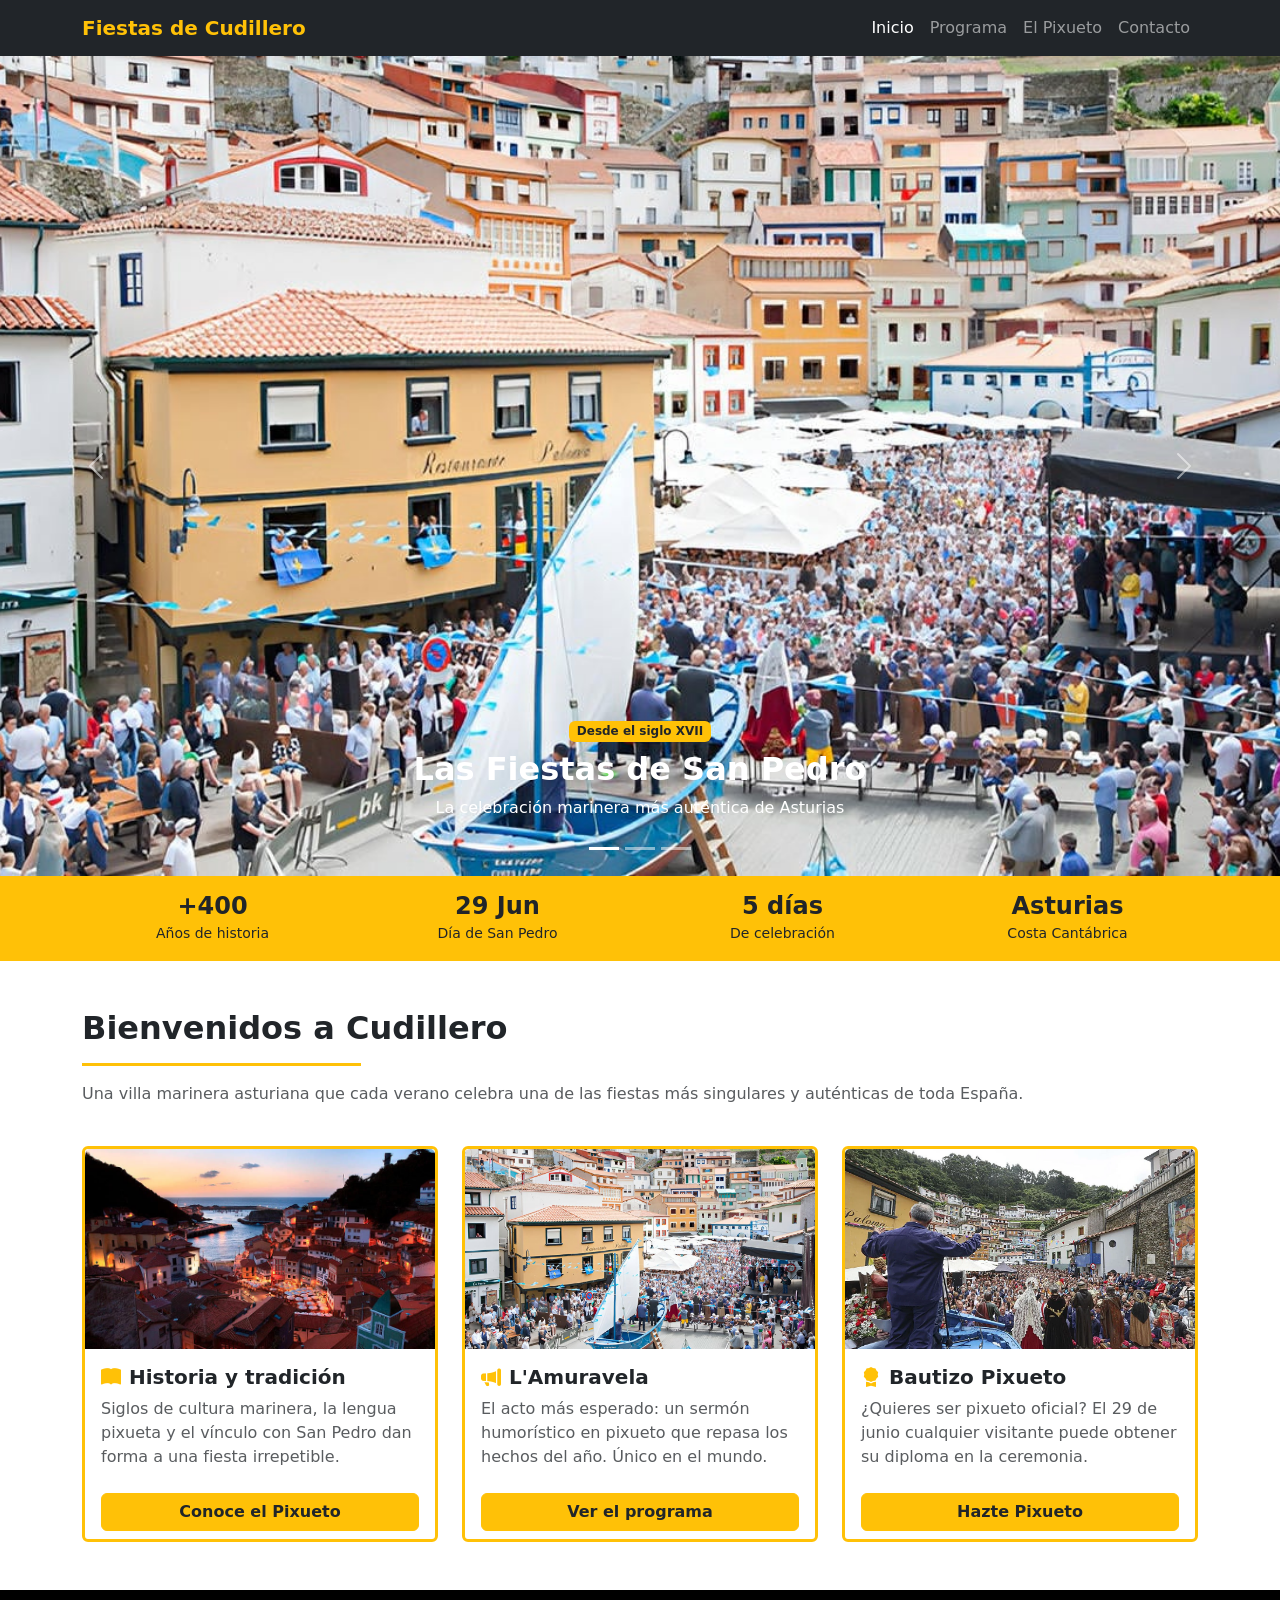
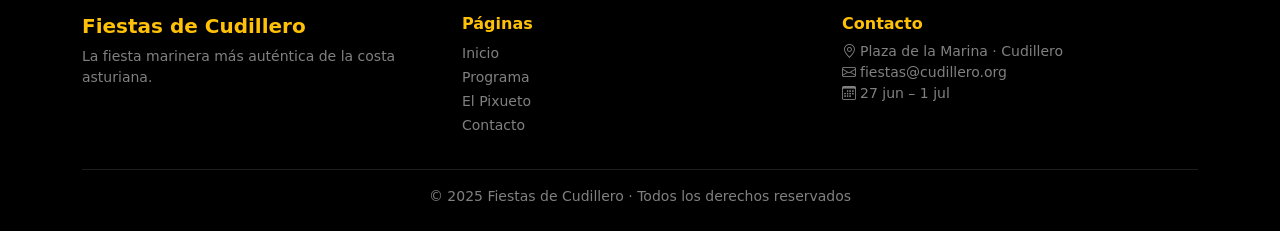
==== commit ab18c699: "fix: corregir jerarquía de headings para validación HTML" ====
--- a/index.html
+++ b/index.html
@@ -20,9 +20,9 @@
         <div class="collapse navbar-collapse" id="menu">
           <ul class="navbar-nav ms-auto">
             <li class="nav-item"><a class="nav-link active" href="index.html">Inicio</a></li>
-            <li class="nav-item"><a class="nav-link" href="programa.html">Programa</a></li>
-            <li class="nav-item"><a class="nav-link" href="pixueto.html">El Pixueto</a></li>
-            <li class="nav-item"><a class="nav-link" href="contacto.html">Contacto</a></li>
+            <li class="nav-item"><a class="nav-link" href="portfolio/programa.html">Programa</a></li>
+            <li class="nav-item"><a class="nav-link" href="portfolio/pixueto.html">El Pixueto</a></li>
+            <li class="nav-item"><a class="nav-link" href="portfolio/contacto.html">Contacto</a></li>
           </ul>
         </div>
       </div>
@@ -41,7 +41,8 @@
           <img src="imagenes_video/lamuravela.jpg" class="d-block w-100" alt="L'Amuravela">
           <div class="carousel-caption d-none d-md-block">
             <span class="badge bg-warning text-dark mb-2">Desde el siglo XVII</span>
-            <h2 class="fw-bold">Las Fiestas de San Pedro</h2>
+            <!-- h1 aquí: es el título principal de la página -->
+            <h1 class="fw-bold fs-2">Las Fiestas de San Pedro</h1>
             <p>La celebración marinera más auténtica de Asturias</p>
           </div>
         </div>
@@ -78,19 +79,20 @@
       <div class="container">
         <div class="row text-center">
           <div class="col-6 col-md-3">
-            <h4 class="fw-bold text-dark mb-0">+400</h4>
+            <!-- h3 para seguir la jerarquía h1 > h2 > h3 -->
+            <h3 class="fw-bold text-dark mb-0 fs-4">+400</h3>
             <small class="text-dark">Años de historia</small>
           </div>
           <div class="col-6 col-md-3">
-            <h4 class="fw-bold text-dark mb-0">29 Jun</h4>
+            <h3 class="fw-bold text-dark mb-0 fs-4">29 Jun</h3>
             <small class="text-dark">Día de San Pedro</small>
           </div>
           <div class="col-6 col-md-3 mt-2 mt-md-0">
-            <h4 class="fw-bold text-dark mb-0">5 días</h4>
+            <h3 class="fw-bold text-dark mb-0 fs-4">5 días</h3>
             <small class="text-dark">De celebración</small>
           </div>
           <div class="col-6 col-md-3 mt-2 mt-md-0">
-            <h4 class="fw-bold text-dark mb-0">Asturias</h4>
+            <h3 class="fw-bold text-dark mb-0 fs-4">Asturias</h3>
             <small class="text-dark">Costa Cantábrica</small>
           </div>
         </div>
@@ -116,11 +118,12 @@
             <div class="card h-100 border-top border-warning border-3">
               <img src="imagenes_video/cudillero_san_pedro.jpg" class="card-img-top img-galeria" alt="Historia">
               <div class="card-body">
-                <h5 class="card-title fw-bold"><i class="bi bi-book-fill text-warning me-2"></i>Historia y tradición</h5>
+                <!-- h3 dentro de section que ya tiene h2 -->
+                <h3 class="card-title fw-bold fs-5"><i class="bi bi-book-fill text-warning me-2"></i>Historia y tradición</h3>
                 <p class="card-text text-muted">Siglos de cultura marinera, la lengua pixueta y el vínculo con San Pedro dan forma a una fiesta irrepetible.</p>
               </div>
               <div class="card-footer bg-white border-0">
-                <a href="pixueto.html" class="btn btn-warning text-dark fw-bold w-100">Conoce el Pixueto</a>
+                <a href="portfolio/pixueto.html" class="btn btn-warning text-dark fw-bold w-100">Conoce el Pixueto</a>
               </div>
             </div>
           </div>
@@ -129,11 +132,11 @@
             <div class="card h-100 border-top border-warning border-3">
               <img src="imagenes_video/lamuravela.jpg" class="card-img-top img-galeria" alt="L'Amuravela">
               <div class="card-body">
-                <h5 class="card-title fw-bold"><i class="bi bi-megaphone-fill text-warning me-2"></i>L'Amuravela</h5>
+                <h3 class="card-title fw-bold fs-5"><i class="bi bi-megaphone-fill text-warning me-2"></i>L'Amuravela</h3>
                 <p class="card-text text-muted">El acto más esperado: un sermón humorístico en pixueto que repasa los hechos del año. Único en el mundo.</p>
               </div>
               <div class="card-footer bg-white border-0">
-                <a href="programa.html" class="btn btn-warning text-dark fw-bold w-100">Ver el programa</a>
+                <a href="portfolio/programa.html" class="btn btn-warning text-dark fw-bold w-100">Ver el programa</a>
               </div>
             </div>
           </div>
@@ -142,11 +145,11 @@
             <div class="card h-100 border-top border-warning border-3">
               <img src="imagenes_video/imgSanpedro.jpg" class="card-img-top img-galeria" alt="San Pedro">
               <div class="card-body">
-                <h5 class="card-title fw-bold"><i class="bi bi-award-fill text-warning me-2"></i>Bautizo Pixueto</h5>
+                <h3 class="card-title fw-bold fs-5"><i class="bi bi-award-fill text-warning me-2"></i>Bautizo Pixueto</h3>
                 <p class="card-text text-muted">¿Quieres ser pixueto oficial? El 29 de junio cualquier visitante puede obtener su diploma en la ceremonia.</p>
               </div>
               <div class="card-footer bg-white border-0">
-                <a href="pixueto.html#bautizo" class="btn btn-warning text-dark fw-bold w-100">Hazte Pixueto</a>
+                <a href="portfolio/pixueto.html#bautizo" class="btn btn-warning text-dark fw-bold w-100">Hazte Pixueto</a>
               </div>
             </div>
           </div>
@@ -161,20 +164,20 @@
       <div class="container">
         <div class="row g-4">
           <div class="col-12 col-md-4">
-            <h5 class="fw-bold text-warning">Fiestas de Cudillero</h5>
+            <h3 class="fw-bold text-warning fs-5">Fiestas de Cudillero</h3>
             <p class="text-white-50 small">La fiesta marinera más auténtica de la costa asturiana.</p>
           </div>
           <div class="col-6 col-md-4">
-            <h6 class="fw-bold text-warning">Páginas</h6>
+            <h4 class="fw-bold text-warning fs-6">Páginas</h4>
             <ul class="list-unstyled">
               <li><a href="index.html" class="text-white-50 text-decoration-none small">Inicio</a></li>
-              <li><a href="programa.html" class="text-white-50 text-decoration-none small">Programa</a></li>
-              <li><a href="pixueto.html" class="text-white-50 text-decoration-none small">El Pixueto</a></li>
-              <li><a href="contacto.html" class="text-white-50 text-decoration-none small">Contacto</a></li>
+              <li><a href="portfolio/programa.html" class="text-white-50 text-decoration-none small">Programa</a></li>
+              <li><a href="portfolio/pixueto.html" class="text-white-50 text-decoration-none small">El Pixueto</a></li>
+              <li><a href="portfolio/contacto.html" class="text-white-50 text-decoration-none small">Contacto</a></li>
             </ul>
           </div>
           <div class="col-6 col-md-4">
-            <h6 class="fw-bold text-warning">Contacto</h6>
+            <h4 class="fw-bold text-warning fs-6">Contacto</h4>
             <ul class="list-unstyled">
               <li class="text-white-50 small"><i class="bi bi-geo-alt me-1"></i>Plaza de la Marina · Cudillero</li>
               <li class="text-white-50 small"><i class="bi bi-envelope me-1"></i>fiestas@cudillero.org</li>
--- a/css/estilos.css
+++ b/css/estilos.css
@@ -1,6 +1,6 @@
 /* Carrusel */
 #carrusel .carousel-item img {
-    height: 320px;
+    height: 820px;
     object-fit: cover;
 }
 
